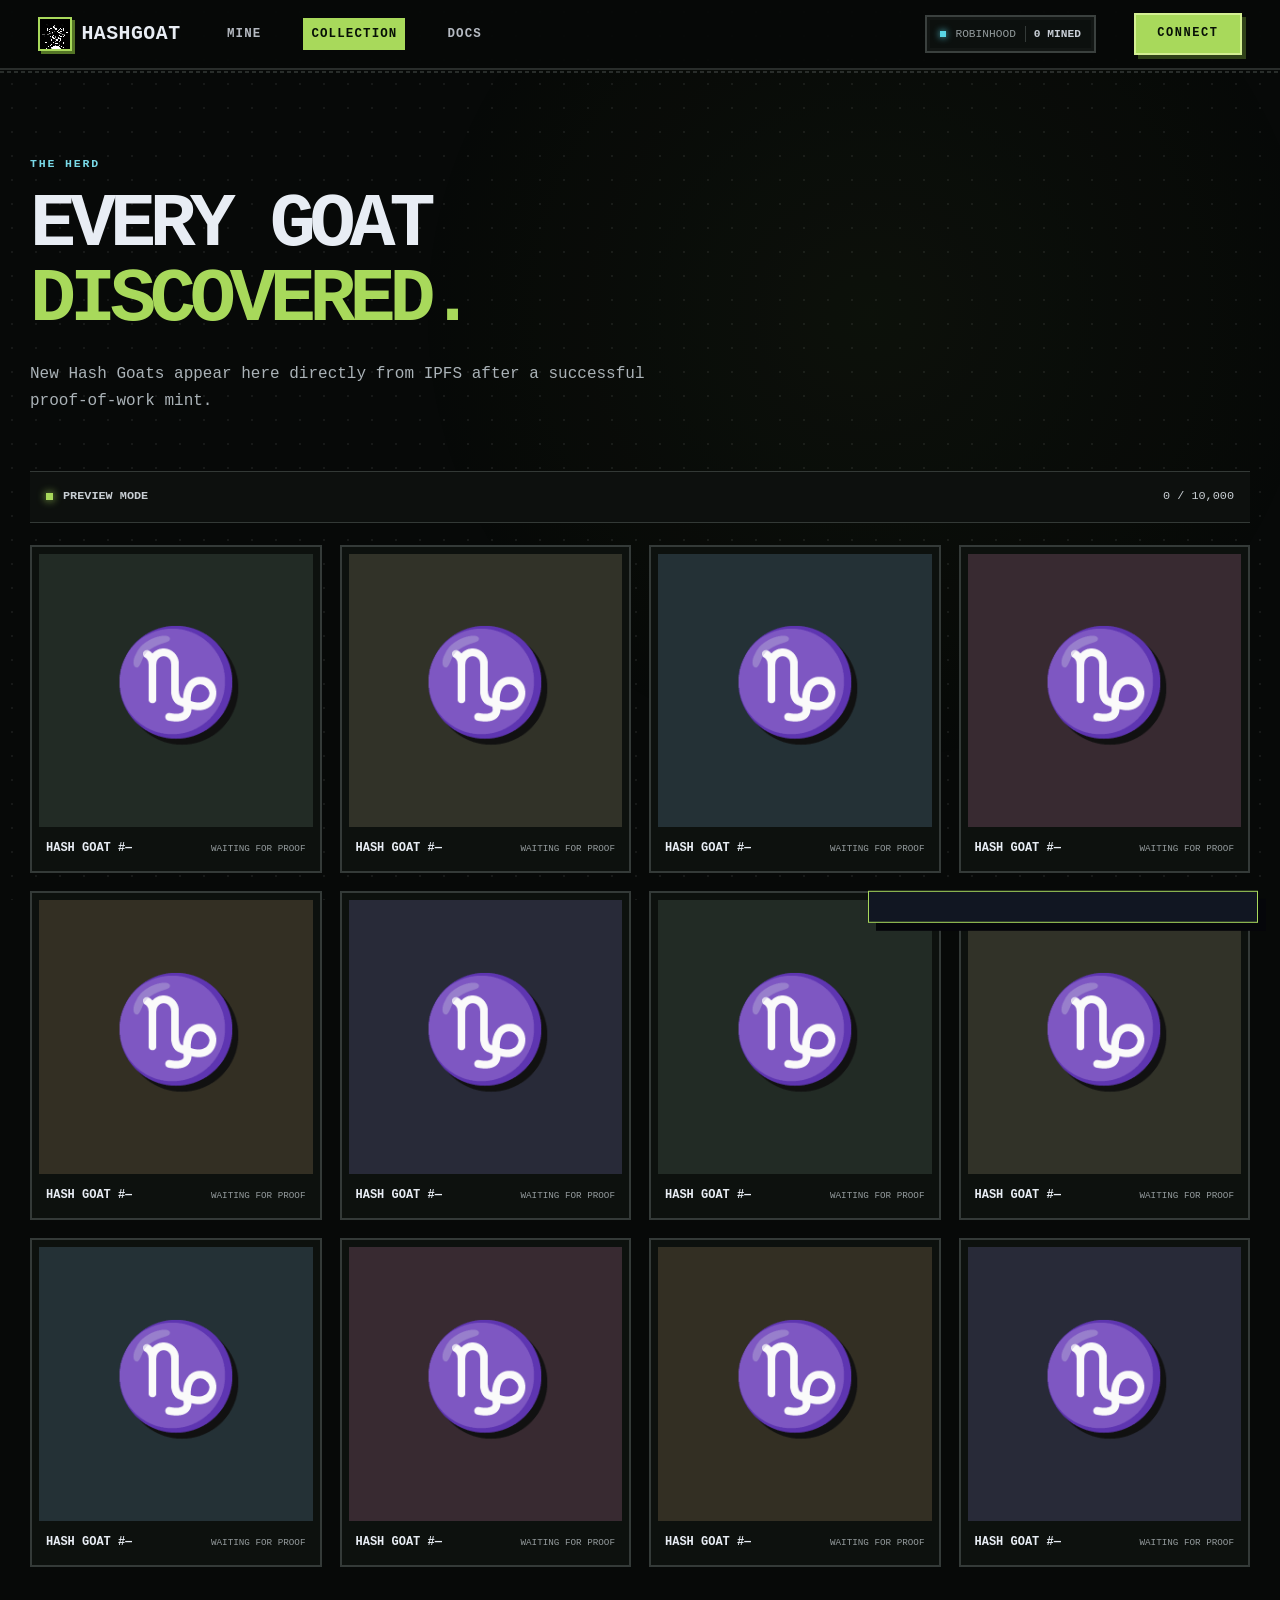
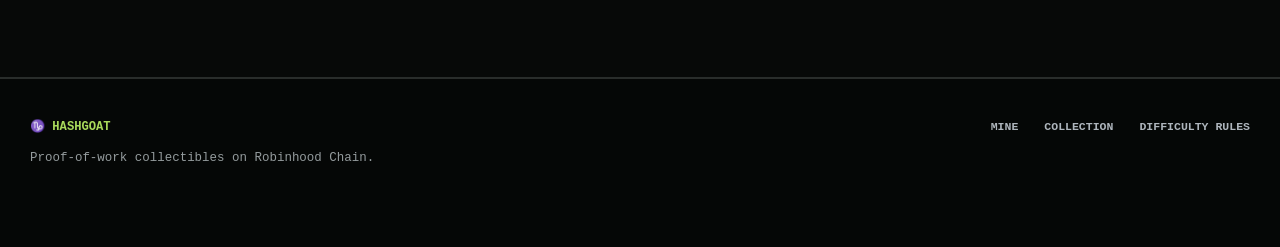
==== collection.html @ 2114239b "Add files via upload" ====
<!doctype html>
<html lang="en">
  <head>
    <meta charset="UTF-8" />
    <meta name="viewport" content="width=device-width, initial-scale=1.0" />
    <meta name="theme-color" content="#080a09" />
    <meta name="description" content="Browse every mined Hash Goat." />
    <title>Hash Goat — Collection</title>
    <link rel="stylesheet" href="./style.css?v=20260913-4" />
  </head>
  <body>
    <div class="pixel-grid" aria-hidden="true"></div>
    <header class="site-header">
      <a class="goat-brand" href="./index.html"><img class="brand-avatar" src="./hash-goat-character.jpeg" alt="" /><strong>HASHGOAT</strong></a>
      <nav class="site-nav"><a href="./mine.html">MINE</a><a class="active" href="./collection.html">COLLECTION</a><a href="./docs.html">DOCS</a></nav>
      <div class="chain-counter"><i></i><span>ROBINHOOD</span><b><span id="headerMined">0</span> MINED</b></div>
      <button class="connect-pixel" id="connectButton" type="button">CONNECT</button>
    </header>

    <main class="collection-main">
      <header class="page-heading"><p>THE HERD</p><h1>EVERY GOAT<br /><em>DISCOVERED.</em></h1><span>New Hash Goats appear here directly from IPFS after a successful proof-of-work mint.</span></header>
      <div class="collection-toolbar"><div><i></i><strong id="collectionStatus">PREVIEW MODE</strong></div><span id="collectionCount">0 / 10,000</span></div>
      <section class="goat-grid" id="goatGrid" aria-live="polite"></section>
      <button class="pixel-button primary load-more" id="loadMore" type="button" hidden>LOAD MORE</button>
    </main>

    <footer class="site-footer"><div><strong>♑ HASHGOAT</strong><p>Proof-of-work collectibles on Robinhood Chain.</p></div><div><a href="./mine.html">MINE</a><a href="./collection.html">COLLECTION</a><a href="./docs.html">DIFFICULTY RULES</a></div></footer>
    <div class="toast" id="toast" role="status"></div>
    <script src="./config.js"></script>
    <script type="module" src="./wallet-appkit.js"></script>
    <script type="module" src="./collection.js?v=20260913-4"></script>
  </body>
</html>
---- style.css ----
:root {
  color-scheme: dark;
  --bg: #070908;
  --panel: #101410;
  --panel-2: #171d18;
  --ink: #e8edf4;
  --muted: #949b9d;
  --line: #343a38;
  --purple: #a8d95b;
  --purple-dark: #547526;
  --gold: #f3bd52;
  --green: #a8d95b;
  --red: #ef4444;
  --shadow: 8px 8px 0 #05060a;
}

* { box-sizing: border-box; }
[hidden] { display: none !important; }

html { scroll-behavior: smooth; }

body {
  margin: 0;
  min-width: 320px;
  background: var(--bg);
  color: var(--ink);
  font-family: "Courier New", ui-monospace, monospace;
  font-size: 16px;
  line-height: 1.45;
}

button, a { font: inherit; }
button { color: inherit; }

.noise {
  position: fixed;
  inset: 0;
  pointer-events: none;
  opacity: .16;
  z-index: 20;
  background-image: repeating-linear-gradient(0deg, transparent 0 3px, rgba(255,255,255,.025) 3px 4px);
}

.topbar {
  min-height: 76px;
  padding: 0 clamp(20px, 4vw, 68px);
  border-bottom: 2px solid var(--line);
  display: grid;
  grid-template-columns: 1fr auto 1fr;
  align-items: center;
  gap: 24px;
  position: sticky;
  top: 0;
  z-index: 10;
  background: rgba(9, 11, 18, .94);
  backdrop-filter: blur(12px);
}

.brand {
  color: var(--ink);
  text-decoration: none;
  display: inline-flex;
  align-items: center;
  gap: 11px;
  font-weight: 900;
  letter-spacing: .07em;
}

.brand-mark {
  width: 34px;
  height: 34px;
  display: grid;
  place-items: center;
  color: #090b12;
  background: var(--purple);
  box-shadow: 4px 4px 0 var(--purple-dark);
  font-size: 23px;
}

.brand-avatar {
  width: 34px;
  height: 34px;
  flex: 0 0 auto;
  display: block;
  border: 2px solid var(--purple);
  background: #050705;
  box-shadow: 3px 3px 0 var(--purple-dark);
  object-fit: cover;
  image-rendering: pixelated;
}

nav { display: flex; gap: 32px; }
nav a { color: var(--muted); text-decoration: none; font-size: .88rem; font-weight: 700; }
nav a:hover, nav a:focus-visible { color: var(--purple); }

.wallet-button, .mine-button {
  border: 0;
  cursor: pointer;
  font-weight: 900;
  letter-spacing: .045em;
  background: var(--purple);
  color: #090b12;
  box-shadow: 5px 5px 0 var(--purple-dark);
  transition: transform .12s ease, box-shadow .12s ease;
}
.wallet-button { justify-self: end; padding: 12px 18px; }
.wallet-button:hover, .mine-button:hover { transform: translate(2px, 2px); box-shadow: 3px 3px 0 var(--purple-dark); }
.wallet-button:disabled, .mine-button:disabled { cursor: not-allowed; filter: grayscale(.8); opacity: .55; }

main { width: min(1180px, calc(100% - 36px)); margin: 0 auto; }

.ticker {
  min-height: 54px;
  display: flex;
  align-items: center;
  justify-content: space-between;
  gap: 24px;
  color: var(--muted);
  border-bottom: 1px solid var(--line);
  font-size: .84rem;
  letter-spacing: .045em;
}
.ticker strong { color: var(--ink); }
.activation-note { margin: 18px 0 0; padding: 12px 14px; border: 1px solid rgba(39,224,193,.22); background: rgba(39,224,193,.06); color: var(--muted); font-size: .78rem; letter-spacing: .04em; }
.status-dot { display: inline-block; width: 8px; height: 8px; margin-right: 9px; background: var(--green); box-shadow: 0 0 12px var(--green); }

.miner-shell {
  margin: 34px 0 24px;
  border: 2px solid var(--purple);
  box-shadow: var(--shadow);
  background: var(--panel);
}

.section-label {
  min-height: 36px;
  padding: 0 14px;
  display: flex;
  align-items: center;
  justify-content: space-between;
  background: var(--purple);
  color: #090b12;
  font-size: .82rem;
  font-weight: 900;
  letter-spacing: .06em;
}

.miner-grid {
  display: grid;
  grid-template-columns: minmax(280px, .8fr) minmax(420px, 1.6fr);
  gap: 22px;
  padding: 22px;
}

.portrait-panel { border: 1px solid var(--line); background: #0a0e16; padding: 12px; }
.portrait-frame { border: 6px solid #252d3a; outline: 2px solid var(--purple); aspect-ratio: 1; overflow: hidden; background: #090b12; }
.portrait-frame svg { display: block; width: 100%; height: 100%; }
.portrait-frame.searching svg { animation: signal 1.1s steps(2, end) infinite; }
@keyframes signal { 50% { filter: hue-rotate(28deg) brightness(1.08); transform: translateX(1px); } }

.portrait-caption { display: flex; justify-content: space-between; gap: 12px; padding-top: 13px; font-size: .78rem; color: var(--muted); }
.portrait-caption strong { color: var(--gold); }

.console-panel { min-width: 0; display: flex; flex-direction: column; gap: 23px; }
.label-row { display: flex; justify-content: space-between; gap: 16px; margin-bottom: 9px; color: var(--muted); font-size: .78rem; font-weight: 700; }
.label-row span:last-child { color: var(--gold); }

.bit-meter, .target-meter { display: grid; grid-template-columns: repeat(40, 1fr); gap: 2px; min-height: 13px; }
.bit-meter i, .target-meter i { display: block; background: #283040; min-width: 2px; }
.bit-meter i.on { background: var(--gold); box-shadow: 0 0 6px rgba(214,181,69,.35); }
.target-meter i.on { background: var(--purple); }

code {
  display: block;
  margin-top: 10px;
  color: #b6c0d1;
  white-space: nowrap;
  overflow: hidden;
  text-overflow: ellipsis;
  font-size: .78rem;
}

.metrics {
  display: grid;
  grid-template-columns: repeat(4, 1fr);
  border-block: 1px solid var(--line);
}
.metrics div { padding: 18px 14px; border-right: 1px solid var(--line); }
.metrics div:last-child { border-right: 0; }
.metrics span, .micro-label { display: block; margin-bottom: 8px; color: var(--muted); font-size: .7rem; font-weight: 700; letter-spacing: .055em; }
.metrics strong { display: block; color: var(--green); font-size: clamp(.9rem, 1.6vw, 1.12rem); white-space: nowrap; }

.machine-row { display: grid; grid-template-columns: auto minmax(130px, 1fr) auto auto; gap: 20px; align-items: end; }
.gpu-pill { display: inline-block; padding: 8px 18px; background: var(--purple); color: #090b12; }
.gpu-name strong { display: block; max-width: 260px; overflow: hidden; white-space: nowrap; text-overflow: ellipsis; color: #cbd5e1; font-size: .87rem; }
.mode-buttons { display: flex; border: 1px solid var(--line); background: #090d15; }
.mode-button { border: 0; padding: 8px 10px; cursor: pointer; background: transparent; color: var(--muted); font-size: .7rem; font-weight: 900; }
.mode-button + .mode-button { border-left: 1px solid var(--line); }
.mode-button.active { background: var(--gold); color: #090b12; }
.mode-button:focus-visible { outline: 2px solid var(--purple); outline-offset: 2px; }
.mine-button { min-width: 156px; padding: 15px 20px; }
.mine-button.stop { color: white; background: #9f2938; box-shadow: 5px 5px 0 #551720; }

.terminal-log { margin-top: auto; min-height: 47px; padding: 12px 14px; border-left: 3px solid var(--purple); background: #090d15; color: #aab4c4; font-size: .78rem; }
.terminal-log span { color: var(--purple); font-weight: 900; }

.stats-strip {
  display: grid;
  grid-template-columns: repeat(4, 1fr);
  margin: 36px 0 86px;
  border: 1px solid var(--line);
  background: var(--panel);
}
.stats-strip div { padding: 20px; border-right: 1px solid var(--line); }
.stats-strip div:last-child { border-right: 0; }
.stats-strip span { display: block; margin-bottom: 7px; color: var(--muted); font-size: .72rem; }
.stats-strip strong { color: var(--gold); font-size: .95rem; }

.protocol { display: grid; grid-template-columns: 1.2fr 1fr; gap: 72px; padding: 0 0 100px; align-items: start; }
.eyebrow { color: var(--purple); font-weight: 900; letter-spacing: .1em; font-size: .78rem; }
h1 { margin: 16px 0 0; font-family: Arial Black, Impact, sans-serif; font-size: clamp(2.4rem, 6vw, 5.3rem); line-height: .96; letter-spacing: -.05em; }
h1 span { color: transparent; -webkit-text-stroke: 2px var(--purple); }
.protocol-copy { padding-top: 36px; color: #b3bdcc; font-family: Arial, sans-serif; font-size: 1.05rem; line-height: 1.75; }

footer { min-height: 84px; padding: 0 clamp(20px, 4vw, 68px); display: flex; align-items: center; justify-content: space-between; gap: 24px; border-top: 1px solid var(--line); color: var(--muted); font-size: .76rem; }

.toast { position: fixed; right: 22px; bottom: 22px; z-index: 30; width: min(390px, calc(100% - 44px)); padding: 15px 17px; border: 1px solid var(--purple); background: #111622; box-shadow: var(--shadow); transform: translateY(140%); transition: transform .2s ease; font-size: .85rem; }
.toast.show { transform: translateY(0); }
.toast.error { border-color: var(--red); }

.docs-main { padding: 72px 0 110px; }
.docs-heading { max-width: 780px; padding-bottom: 64px; border-bottom: 1px solid var(--line); }
.docs-heading h1 { margin-top: 14px; }
.docs-intro { max-width: 650px; margin: 28px 0 0; color: #b3bdcc; font-family: Arial, sans-serif; font-size: 1.08rem; line-height: 1.7; }
.docs-layout { display: grid; grid-template-columns: 205px 1fr; gap: 70px; padding-top: 54px; }
.docs-index { position: sticky; top: 112px; align-self: start; display: grid; gap: 13px; font-size: .76rem; }
.docs-index span { color: var(--purple); font-weight: 900; margin-bottom: 7px; }
.docs-index a { color: var(--muted); text-decoration: none; }
.docs-index a:hover { color: var(--ink); }
.docs-content { max-width: 760px; }
.docs-section { padding: 0 0 72px; margin-bottom: 72px; border-bottom: 1px solid var(--line); scroll-margin-top: 110px; }
.docs-section:last-child { border-bottom: 0; }
.docs-number { margin: 0 0 8px; color: var(--gold); font-size: .78rem; font-weight: 900; }
.docs-section h2 { margin: 0 0 18px; font-family: Arial Black, Impact, sans-serif; font-size: clamp(2rem, 4vw, 3.4rem); letter-spacing: -.045em; }
.docs-section p:not(.docs-number) { margin: 0; color: #b3bdcc; font-family: Arial, sans-serif; font-size: 1.04rem; line-height: 1.75; }
.docs-facts { display: grid; grid-template-columns: repeat(4, 1fr); margin-top: 30px; border: 1px solid var(--line); background: var(--panel); }
.docs-facts div { padding: 16px; border-right: 1px solid var(--line); }
.docs-facts div:last-child { border-right: 0; }
.docs-facts span { display: block; color: var(--muted); font-size: .68rem; margin-bottom: 8px; }
.docs-facts strong { color: var(--gold); font-size: .86rem; }
.docs-steps { display: grid; gap: 0; padding: 0; margin: 28px 0 30px; list-style: none; counter-reset: docs-step; }
.docs-steps li { display: grid; grid-template-columns: 110px 1fr; gap: 20px; padding: 17px 0; border-top: 1px solid var(--line); counter-increment: docs-step; }
.docs-steps li::before { content: "0" counter(docs-step); color: var(--purple); font-weight: 900; grid-column: 1; grid-row: 1 / span 2; }
.docs-steps strong { grid-column: 2; color: var(--ink); }
.docs-steps span { grid-column: 2; color: var(--muted); font-family: Arial, sans-serif; }
.docs-callout { display: grid; gap: 7px; margin-top: 24px; padding: 18px 20px; border-left: 3px solid var(--purple); background: rgba(39,224,193,.07); }
.docs-callout strong { color: var(--purple); font-size: .85rem; }
.docs-callout span { color: #b3bdcc; font-family: Arial, sans-serif; }
.docs-callout a { color: var(--purple); }
.code-panel { display: grid; gap: 11px; margin-top: 27px; padding: 20px; border: 1px solid var(--line); background: #070b11; }
.code-panel span { color: var(--muted); font-size: .7rem; }
.code-panel code { margin: 0; color: var(--green); font-size: 1rem; }
.code-panel small { color: var(--muted); font-family: Arial, sans-serif; font-size: .88rem; }
.trait-line { display: flex; flex-wrap: wrap; gap: 9px; margin-top: 26px; }
.trait-line span { padding: 9px 12px; border: 1px solid var(--line); color: var(--gold); font-size: .72rem; }
.docs-section details { border-top: 1px solid var(--line); padding: 19px 0; }
.docs-section summary { cursor: pointer; color: var(--ink); font-weight: 900; }
.docs-section details p { padding-top: 13px; font-size: .96rem !important; }
.docs-contract { justify-self: end; text-decoration: none; padding: 12px 18px; font-size: .82rem; }
.epoch-table-wrap { margin-top: 28px; overflow-x: auto; border: 1px solid var(--line); background: #070b11; }
.epoch-table { width: 100%; border-collapse: collapse; font-size: .86rem; }
.epoch-table th,
.epoch-table td { padding: 13px 16px; border-bottom: 1px solid var(--line); text-align: left; white-space: nowrap; }
.epoch-table thead th { color: #090b12; background: var(--purple); font-size: .72rem; letter-spacing: .06em; }
.epoch-table tbody td:first-child { color: var(--muted); }
.epoch-table tbody td:last-child { color: var(--gold); font-weight: 900; }
.epoch-table tbody tr:hover { background: rgba(39,224,193,.055); }
.epoch-table tfoot th,
.epoch-table tfoot td { border-bottom: 0; color: var(--green); background: rgba(157,255,0,.06); font-weight: 900; }

/* Staking terminal */
.stake-page {
  background:
    radial-gradient(circle at 50% 0, rgba(39,224,193,.08), transparent 34rem),
    var(--bg);
}

.stake-main { padding-bottom: 92px; }

.stake-page .ticker { margin-bottom: 22px; }
.status-dot.paused { background: var(--gold); box-shadow: 0 0 12px rgba(255,176,0,.7); }

.reward-rail {
  display: flex;
  flex-wrap: wrap;
  justify-content: center;
  gap: 8px;
  margin-bottom: 24px;
}
.reward-rail span {
  padding: 8px 12px;
  border: 1px solid var(--line);
  background: #0c111a;
  color: var(--muted);
  font-size: .75rem;
  font-weight: 900;
}
.reward-rail span:first-child,
.reward-rail span:nth-child(3),
.reward-rail span:nth-child(6) { color: var(--green); border-color: rgba(157,255,0,.28); }

.staking-shell,
.rewards-shell {
  border: 2px solid var(--purple);
  background: linear-gradient(145deg, rgba(21,27,40,.97), rgba(9,13,21,.98));
  box-shadow: var(--shadow);
}

.stake-summary {
  display: grid;
  grid-template-columns: repeat(4, 1fr);
  border-bottom: 1px solid var(--line);
}
.stake-summary div { padding: 20px; border-right: 1px solid var(--line); }
.stake-summary div:last-child { border-right: 0; }
.stake-summary span,
.selected-counter span {
  display: block;
  margin-bottom: 7px;
  color: var(--muted);
  font-size: .72rem;
  font-weight: 700;
  letter-spacing: .06em;
}
.stake-summary strong { color: var(--gold); font-size: 1.08rem; }
.staking-shell > .activation-note { margin: 18px 20px 0; }

.stake-workspace {
  display: grid;
  grid-template-columns: minmax(0, 1fr) 230px minmax(0, 1fr);
  gap: 16px;
  padding: 20px;
  align-items: stretch;
}

.asset-panel {
  min-width: 0;
  min-height: 360px;
  padding: 18px;
  border: 1px solid var(--line);
  background: rgba(5,8,13,.72);
}
.panel-heading,
.rewards-heading {
  display: flex;
  align-items: center;
  justify-content: space-between;
  gap: 18px;
}
.panel-kicker {
  display: block;
  color: var(--purple);
  font-size: .7rem;
  font-weight: 900;
  letter-spacing: .1em;
}
.stake-page .panel-heading h1 {
  margin: 5px 0 0;
  font-size: clamp(1.6rem, 3vw, 2.45rem);
  line-height: 1;
  letter-spacing: -.035em;
}

.text-button,
.action-button,
.mini-claim {
  border: 1px solid var(--line);
  cursor: pointer;
  background: #111824;
  color: var(--ink);
  font-weight: 900;
  letter-spacing: .035em;
}
.text-button { padding: 8px 10px; color: var(--purple); font-size: .7rem; }
.text-button:hover:not(:disabled),
.mini-claim:hover:not(:disabled) { border-color: var(--purple); }
.text-button.danger { color: #ff7a86; }

.broker-grid {
  display: grid;
  gap: 10px;
  max-height: 430px;
  margin-top: 18px;
  overflow-y: auto;
  scrollbar-color: var(--purple-dark) #090d15;
}
.broker-card {
  display: grid;
  grid-template-columns: auto 42px 1fr;
  align-items: center;
  gap: 11px;
  padding: 11px;
  border: 1px solid var(--line);
  background: #0e1420;
  cursor: pointer;
  transition: border-color .15s ease, background .15s ease, transform .15s ease;
}
.broker-card:hover { border-color: rgba(39,224,193,.55); transform: translateY(-1px); }
.broker-card.selected { border-color: var(--purple); background: rgba(39,224,193,.08); }
.broker-card input { accent-color: var(--purple); width: 17px; height: 17px; }
.broker-card-icon {
  width: 42px;
  height: 42px;
  display: grid;
  place-items: center;
  background: var(--purple);
  color: #06100f;
  font-size: 1.35rem;
  font-weight: 900;
  box-shadow: 3px 3px 0 var(--purple-dark);
}
.broker-card-copy { min-width: 0; }
.broker-card-copy strong,
.broker-card-copy small { display: block; overflow: hidden; text-overflow: ellipsis; white-space: nowrap; }
.broker-card-copy strong { font-size: .82rem; }
.broker-card-copy small { margin-top: 4px; color: var(--muted); font-size: .65rem; }
.empty-state { margin: 0; padding: 42px 18px; border: 1px dashed var(--line); color: var(--muted); text-align: center; font-family: Arial, sans-serif; }

.stake-actions {
  display: flex;
  flex-direction: column;
  justify-content: center;
  gap: 12px;
  padding: 18px;
  border: 1px solid var(--line);
  background: #080c13;
}
.selected-counter {
  display: flex;
  justify-content: space-between;
  align-items: end;
  padding: 12px 0;
  border-bottom: 1px solid var(--line);
}
.selected-counter span { margin: 0; }
.selected-counter strong { color: var(--gold); font-size: 1.4rem; }
.action-button { min-height: 46px; padding: 12px 15px; background: var(--purple); color: #06100f; border-color: var(--purple); box-shadow: 4px 4px 0 var(--purple-dark); }
.action-button.secondary { background: #161e2b; color: var(--ink); border-color: #364154; box-shadow: none; }
.action-button:hover:not(:disabled) { transform: translate(1px, 1px); box-shadow: 2px 2px 0 var(--purple-dark); }
.action-button:disabled,
.text-button:disabled,
.mini-claim:disabled { cursor: not-allowed; opacity: .38; filter: grayscale(.8); }
.action-divider { height: 1px; margin: 5px 0; background: var(--line); }
.staking-shell > .terminal-log { margin: 0 20px 20px; }

.rewards-shell { margin-top: 30px; padding: 22px; border-color: var(--line); }
.rewards-heading { margin-bottom: 20px; }
.rewards-heading .eyebrow { margin: 0 0 7px; }
.rewards-heading h2 { margin: 0; font-family: Arial Black, Impact, sans-serif; font-size: clamp(1.75rem, 4vw, 3rem); letter-spacing: -.04em; }
.claim-button { min-width: 154px; }
.reward-grid { display: grid; grid-template-columns: repeat(4, minmax(0, 1fr)); gap: 12px; }
.reward-card {
  position: relative;
  min-width: 0;
  padding: 16px;
  border: 1px solid var(--line);
  border-top: 3px solid var(--token-color);
  background: #0a0f17;
  overflow: hidden;
}
.reward-card::after {
  content: "";
  position: absolute;
  width: 82px;
  height: 82px;
  right: -35px;
  top: -35px;
  background: var(--token-color);
  opacity: .06;
  transform: rotate(45deg);
}
.reward-card-header { display: flex; justify-content: space-between; gap: 8px; align-items: center; }
.reward-card-header strong { color: var(--token-color); font-size: .9rem; }
.reward-card-header span { color: var(--muted); font-size: .62rem; }
.reward-card-header .pool-active { color: var(--green); }
.reward-amount { margin: 22px 0 5px; color: var(--ink); font-size: 1.45rem; font-weight: 900; overflow-wrap: anywhere; }
.reward-rate,
.reward-reserve { margin: 6px 0; color: var(--muted); font-size: .64rem; }
.mini-claim { width: 100%; margin-top: 14px; padding: 9px 10px; font-size: .7rem; }
.pool-note { margin: 18px 0 0; color: var(--muted); font-family: Arial, sans-serif; font-size: .88rem; line-height: 1.55; }

.staking-rules { display: grid; grid-template-columns: repeat(3, 1fr); gap: 14px; margin-top: 30px; }
.staking-rules article { padding: 22px; border: 1px solid var(--line); background: var(--panel); }
.staking-rules article > span { color: var(--gold); font-size: .75rem; font-weight: 900; }
.staking-rules h3 { margin: 14px 0 8px; color: var(--purple); font-size: 1rem; }
.staking-rules p { margin: 0; color: var(--muted); font-family: Arial, sans-serif; line-height: 1.55; }

@media (max-width: 860px) {
  .topbar { grid-template-columns: 1fr auto; min-height: 68px; }
  nav { display: none; }
  .miner-grid { grid-template-columns: 1fr; }
  .portrait-panel { max-width: 430px; width: 100%; margin: 0 auto; }
  .metrics { grid-template-columns: repeat(2, 1fr); }
  .metrics div:nth-child(2) { border-right: 0; }
  .metrics div:nth-child(-n+2) { border-bottom: 1px solid var(--line); }
  .stats-strip { grid-template-columns: repeat(2, 1fr); }
  .stats-strip div:nth-child(2) { border-right: 0; }
  .stats-strip div:nth-child(-n+2) { border-bottom: 1px solid var(--line); }
  .protocol { grid-template-columns: 1fr; gap: 20px; }
  .protocol-copy { padding-top: 0; }
  .docs-layout { grid-template-columns: 1fr; gap: 34px; }
  .docs-index { position: static; grid-template-columns: repeat(3, 1fr); gap: 12px; }
  .docs-index span { grid-column: 1 / -1; }
  .stake-summary { grid-template-columns: repeat(2, 1fr); }
  .stake-summary div:nth-child(2) { border-right: 0; }
  .stake-summary div:nth-child(-n+2) { border-bottom: 1px solid var(--line); }
  .stake-workspace { grid-template-columns: 1fr; }
  .stake-actions { order: 2; display: grid; grid-template-columns: repeat(2, 1fr); }
  .stake-actions .action-divider { grid-column: 1 / -1; }
  .asset-panel:last-child { order: 3; }
  .reward-grid { grid-template-columns: repeat(2, minmax(0, 1fr)); }
}

@media (max-width: 560px) {
  body { font-size: 15px; }
  main { width: min(100% - 20px, 1180px); }
  .topbar { padding: 0 12px; gap: 10px; }
  .brand { font-size: .88rem; }
  .brand-mark { width: 30px; height: 30px; }
  .wallet-button { padding: 10px 11px; font-size: .72rem; }
  .ticker { overflow-x: auto; white-space: nowrap; font-size: .72rem; }
  .miner-shell { margin-top: 18px; box-shadow: 4px 4px 0 #05060a; }
  .miner-grid { padding: 12px; gap: 16px; }
  .metrics div { padding: 14px 10px; }
  .machine-row { grid-template-columns: 1fr 1fr; gap: 15px; }
  .gpu-name { text-align: right; }
  .mine-button { grid-column: 1 / -1; width: 100%; }
  .stats-strip { margin-bottom: 60px; }
  .stats-strip div { padding: 14px 10px; }
  footer { flex-direction: column; justify-content: center; text-align: center; }
  .docs-main { padding-top: 42px; }
  .docs-heading { padding-bottom: 42px; }
  .docs-facts { grid-template-columns: repeat(2, 1fr); }
  .docs-facts div:nth-child(2) { border-right: 0; }
  .docs-facts div:nth-child(-n+2) { border-bottom: 1px solid var(--line); }
  .docs-index { grid-template-columns: repeat(2, 1fr); }
  .docs-steps li { grid-template-columns: 60px 1fr; gap: 10px; }
  .stake-main { padding-bottom: 58px; }
  .stake-page .ticker { margin-bottom: 14px; }
  .reward-rail { justify-content: flex-start; flex-wrap: nowrap; overflow-x: auto; padding-bottom: 5px; }
  .reward-rail span { flex: 0 0 auto; }
  .stake-summary div { padding: 15px 12px; }
  .staking-shell > .activation-note { margin: 12px 12px 0; }
  .stake-workspace { padding: 12px; gap: 12px; }
  .asset-panel { min-height: 280px; padding: 14px; }
  .stake-actions { grid-template-columns: 1fr; padding: 14px; }
  .stake-actions .action-divider { grid-column: auto; }
  .staking-shell > .terminal-log { margin: 0 12px 12px; }
  .rewards-shell { padding: 15px; }
  .rewards-heading { align-items: flex-end; }
  .claim-button { min-width: 118px; }
  .reward-grid { grid-template-columns: 1fr; }
  .staking-rules { grid-template-columns: 1fr; }
}

@media (prefers-reduced-motion: reduce) {
  html { scroll-behavior: auto; }
  *, *::before, *::after { animation-duration: .01ms !important; transition-duration: .01ms !important; }
}

/* Hash Goat public site */
.pixel-grid {
  position: fixed;
  inset: 0;
  z-index: -1;
  pointer-events: none;
  background:
    radial-gradient(circle at 68% 35%, rgba(168,217,91,.055), transparent 31rem),
    radial-gradient(circle, rgba(255,255,255,.09) 1px, transparent 1px);
  background-size: auto, 24px 24px;
  opacity: .75;
}

.site-header {
  min-height: 70px;
  padding: 0 clamp(22px, 3vw, 46px);
  display: grid;
  grid-template-columns: auto 1fr auto auto;
  align-items: center;
  gap: clamp(18px, 3vw, 42px);
  border-bottom: 2px solid #292d2b;
  background: rgba(7,9,8,.96);
  position: sticky;
  top: 0;
  z-index: 20;
}
.site-header::after,
.topbar::after {
  content: "";
  position: absolute;
  left: 0;
  right: 0;
  bottom: -5px;
  height: 2px;
  background: repeating-linear-gradient(90deg,#3b403e 0 4px,transparent 4px 7px);
  opacity: .65;
}
.goat-brand,
.site-nav a,
.site-footer a { text-decoration: none; }
.goat-brand { display: inline-flex; align-items: center; gap: 9px; color: var(--ink); font-size: 1.24rem; letter-spacing: .025em; }
.goat-logo { width: 31px; height: 31px; display: grid; place-items: center; background: var(--purple); color: #071006; box-shadow: 3px 3px 0 var(--purple-dark); font-size: 1.28rem; font-weight: 900; }
.site-nav { display: flex; align-items: center; gap: clamp(18px, 3vw, 34px); }
.site-nav a { padding: 7px 8px; color: #b5bac2; font-size: .78rem; font-weight: 900; letter-spacing: .09em; }
.site-nav a:hover,
.site-nav a.active { color: #071006; background: var(--purple); }
.chain-counter { min-height: 38px; padding: 0 13px; display: flex; align-items: center; gap: 9px; border: 2px solid #3a403e; box-shadow: inset 0 0 0 3px #121614; color: #929a9c; background: #0c100e; font-size: .7rem; white-space: nowrap; }
.chain-counter i { width: 6px; height: 6px; display: block; background: #58d5e5; box-shadow: 0 0 7px #58d5e5; }
.chain-counter b { padding-left: 8px; border-left: 1px solid #343a38; color: #c9cfd7; }
.connect-pixel { min-height: 42px; padding: 0 21px; display: grid; place-items: center; border: 2px solid #d4ef93; background: var(--purple); color: #071006; box-shadow: 4px 4px 0 #304219; cursor: pointer; font-size: .75rem; font-weight: 900; letter-spacing: .13em; text-decoration: none; }
.connect-pixel:hover { transform: translate(2px,2px); box-shadow: 2px 2px 0 #304219; }

.landing-main { width: min(1290px,calc(100% - 60px)); min-height: calc(100vh - 70px); margin: 0 auto; padding: clamp(64px,9vh,116px) 0 72px; display: grid; grid-template-columns: 1.15fr .85fr; gap: clamp(58px,8vw,118px); align-items: center; }
.hero-copy { min-width: 0; }
.hero-kicker { margin: 0 0 18px; color: #79d9e7; font-size: .74rem; font-weight: 900; letter-spacing: .14em; }
.hero-copy h1,
.page-heading h1 { margin: 0; color: var(--ink); font-family: "Courier New",monospace; font-weight: 900; text-transform: uppercase; letter-spacing: -.08em; line-height: .98; }
.hero-copy h1 { font-size: clamp(3.15rem,6.4vw,6.25rem); }
.hero-copy h1 em,
.page-heading h1 em { color: var(--purple); font-style: normal; }
.hero-text { max-width: 610px; margin: 28px 0 0; color: #aeb5bc; font-size: clamp(.92rem,1.35vw,1.08rem); line-height: 1.75; }
.hero-actions { display: flex; flex-wrap: wrap; gap: 17px; margin-top: 32px; }
.pixel-button { min-height: 54px; padding: 0 28px; display: inline-flex; align-items: center; justify-content: center; gap: 12px; border: 2px solid #3b403e; color: var(--ink); text-decoration: none; cursor: pointer; font-weight: 900; font-size: .78rem; letter-spacing: .08em; }
.pixel-button.primary { color: #071006; border-color: #d1ed91; background: var(--purple); box-shadow: 5px 5px 0 #304219; }
.pixel-button.secondary { background: #111512; box-shadow: 5px 5px 0 #252a27; }
.pixel-button:hover { transform: translate(2px,2px); box-shadow: 2px 2px 0 #252a27; }
.supply-progress { margin-top: 36px; }
.progress-label { margin-bottom: 8px; display: flex; justify-content: space-between; gap: 20px; color: #c7cdd4; font-size: .75rem; letter-spacing: .06em; }
.progress-label span { color: #b4bac1; }
.pixel-progress { height: 13px; padding: 2px; border: 1px solid #3c433f; background: repeating-linear-gradient(90deg,#202522 0 8px,#070908 8px 11px); }
.pixel-progress i { width: 0; height: 100%; display: block; background: repeating-linear-gradient(90deg,var(--purple) 0 8px,#070908 8px 11px); transition: width .4s ease; }
.hero-stats { display: grid; grid-template-columns: repeat(4,1fr); gap: 18px; margin-top: 20px; }
.hero-stats div { min-width: 0; }
.hero-stats span { display: block; margin-bottom: 8px; color: #7f8888; font-size: .63rem; font-weight: 900; letter-spacing: .09em; }
.hero-stats strong { color: #d9dee4; font-size: .88rem; white-space: nowrap; }

.last-card { width: min(100%,490px); justify-self: end; border: 4px solid var(--purple); padding: 6px; background: #111512; box-shadow: 9px 9px 0 #020302; }
.card-bar { min-height: 37px; padding: 0 12px; display: flex; align-items: center; justify-content: space-between; color: #071006; background: var(--purple); font-size: .72rem; letter-spacing: .08em; }
.goat-art-wrap { aspect-ratio: 1; margin: 10px; overflow: hidden; background: #26322a; }
.goat-art-wrap img,
.goat-art-wrap svg { display: block; width: 100%; height: 100%; object-fit: cover; image-rendering: pixelated; }
.trait-ticks { height: 15px; margin: 0 10px 9px; display: grid; grid-template-columns: repeat(12,1fr); gap: 3px; }
.trait-ticks i:nth-child(4n+1) { background:#58d5e5; }.trait-ticks i:nth-child(4n+2) { background:#f3bd52; }.trait-ticks i:nth-child(4n+3) { background:#d26a8c; }.trait-ticks i:nth-child(4n) { background:#a8d95b; }
.last-meta { min-height: 48px; margin: 0 10px; padding: 0 3px; display: flex; justify-content: space-between; align-items: center; border-top: 1px solid #38403b; }
.last-meta strong { font-size: .86rem; }
.last-meta span { color: var(--purple); font-size: .78rem; }
.rule-strip { width: min(1290px,calc(100% - 60px)); margin: 0 auto 96px; display: grid; grid-template-columns: repeat(3,1fr); border: 1px solid #333936; background:#0d100e; }
.rule-strip article { padding: 24px; display:grid; grid-template-columns:auto 1fr; gap:6px 15px; border-right:1px solid #333936; }
.rule-strip article:last-child { border-right:0; }.rule-strip span { grid-row:1/3; color:var(--gold); font-weight:900; }.rule-strip strong { color:var(--purple); letter-spacing:.08em; }.rule-strip p { margin:0; color:var(--muted); font-size:.75rem; }
.site-footer { min-height: 170px; padding: 40px max(30px,calc((100% - 1290px)/2)); display:flex; justify-content:space-between; align-items:flex-start; gap:40px; border-top:2px solid #292d2b; background:#050706; }
.site-footer strong { color:var(--purple); }.site-footer p { max-width:390px; color:var(--muted); font-size:.78rem; }.site-footer > div:last-child { display:flex; flex-wrap:wrap; gap:26px; }.site-footer a { color:#aeb5bc; font-size:.72rem; font-weight:900; }

/* Existing mining terminal restyled to match the landing page. */
.topbar { min-height:70px; background:rgba(7,9,8,.96); border-bottom-color:#292d2b; }
.topbar .brand-mark { background:var(--purple); color:#071006; box-shadow:3px 3px 0 var(--purple-dark); }
.topbar nav a.active { color:#071006; background:var(--purple); padding:7px 8px; }
.wallet-button,.mine-button { background:var(--purple); color:#071006; box-shadow:5px 5px 0 #304219; }
.miner-shell { border:4px solid var(--purple); padding:5px; background:#0d110e; box-shadow:9px 9px 0 #020302; }
.section-label { background:var(--purple); }
.portrait-frame { border-color:#303831; outline-color:var(--purple); }
.gpu-pill { background:var(--purple); }

/* Collection */
.collection-main,.docs-page { width:min(1290px,calc(100% - 60px)); margin:0 auto; padding:86px 0 110px; }
.page-heading { max-width:790px; }
.page-heading > p { margin:0 0 14px; color:#79d9e7; font-size:.72rem; font-weight:900; letter-spacing:.16em; }
.page-heading h1 { font-size:clamp(3rem,6vw,5.8rem); }
.page-heading > span { display:block; max-width:650px; margin-top:24px; color:#aab2b7; line-height:1.7; }
.collection-toolbar { min-height:52px; margin:55px 0 22px; padding:0 16px; display:flex; align-items:center; justify-content:space-between; border-block:1px solid #333936; background:#0d100e; color:#c8ced3; font-size:.74rem; }
.collection-toolbar div { display:flex; align-items:center; gap:10px; }.collection-toolbar i { width:7px; height:7px; background:var(--purple); box-shadow:0 0 8px var(--purple); }
.goat-grid { display:grid; grid-template-columns:repeat(4,minmax(0,1fr)); gap:18px; }
.goat-card { min-width:0; border:2px solid #343a38; padding:7px; background:#0d110e; transition:transform .15s ease,border-color .15s ease; }
.goat-card:hover { transform:translateY(-3px); border-color:var(--purple); }
.goat-card > img,.preview-goat,.card-loader { width:100%; aspect-ratio:1; display:grid; place-items:center; object-fit:cover; image-rendering:pixelated; background:#222b25; }
.goat-card > div:last-child { padding:13px 7px 7px; display:flex; justify-content:space-between; gap:10px; align-items:center; }
.goat-card strong { overflow:hidden; text-overflow:ellipsis; white-space:nowrap; font-size:.75rem; }.goat-card div:last-child span { color:var(--muted); font-size:.58rem; white-space:nowrap; }
.preview-goat span { color:var(--purple); font-size:clamp(4rem,8vw,7rem); text-shadow:6px 6px 0 #111; }.tone-1{background:#313228}.tone-2{background:#243136}.tone-3{background:#382a31}.tone-4{background:#332f23}.tone-5{background:#282a38}
.card-loader { background:repeating-linear-gradient(135deg,#171c18 0 12px,#101411 12px 24px); animation:loader 1s steps(2,end) infinite; }@keyframes loader{50%{filter:brightness(1.35)}}
.load-more { margin:35px auto 0; }

/* Docs */
.docs-grid { display:grid; grid-template-columns:190px 1fr; gap:80px; margin-top:75px; }
.docs-grid > aside { position:sticky; top:110px; align-self:start; display:grid; gap:15px; }
.docs-grid > aside a { color:var(--muted); text-decoration:none; font-size:.69rem; font-weight:900; }.docs-grid > aside a:hover { color:var(--purple); }
.doc-section { padding:0 0 70px; margin:0 0 70px; border-bottom:1px solid #333936; scroll-margin-top:105px; }.doc-section:last-child{border:0}.doc-section>span{color:var(--gold);font-size:.72rem;font-weight:900}.doc-section h2{margin:8px 0 20px;font-size:clamp(2rem,4vw,3.7rem);letter-spacing:-.06em}.doc-section>p{max-width:790px;color:#adb5ba;line-height:1.75}.doc-section code{display:inline;margin:0;color:var(--purple);font-size:inherit}.fact-row,.difficulty-rules{display:grid;grid-template-columns:repeat(3,1fr);margin-top:28px;border:1px solid #343a38}.difficulty-rules{grid-template-columns:repeat(4,1fr)}.fact-row div,.difficulty-rules div{padding:18px;border-right:1px solid #343a38}.fact-row div:last-child,.difficulty-rules div:last-child{border:0}.fact-row small,.difficulty-rules small{display:block;margin-bottom:8px;color:var(--muted);font-size:.63rem}.fact-row strong,.difficulty-rules strong{color:var(--purple);font-size:.82rem}.doc-note{margin-top:20px!important;padding:17px;border-left:3px solid var(--gold);background:rgba(243,189,82,.06)}.price-samples{margin-top:28px;display:grid;gap:1px;background:#343a38;border:1px solid #343a38}.price-samples div{padding:15px 18px;display:flex;justify-content:space-between;gap:20px;background:#0d110e}.price-samples span{color:var(--muted)}.price-samples strong{color:var(--gold)}

@media(max-width:980px){
  .site-header{grid-template-columns:auto 1fr auto}.site-nav{display:none}.chain-counter{justify-self:end}.landing-main{grid-template-columns:1fr;gap:55px}.last-card{justify-self:center;width:min(100%,560px)}.hero-copy{max-width:800px}.goat-grid{grid-template-columns:repeat(3,minmax(0,1fr))}.docs-grid{grid-template-columns:1fr;gap:35px}.docs-grid>aside{position:static;display:flex;flex-wrap:wrap}.difficulty-rules{grid-template-columns:repeat(2,1fr)}.difficulty-rules div:nth-child(2){border-right:0}.difficulty-rules div:nth-child(-n+2){border-bottom:1px solid #343a38}
}
@media(max-width:680px){
  .site-header{min-height:64px;padding:0 12px;gap:10px}.goat-brand{font-size:.92rem}.goat-logo,.brand-avatar{width:29px;height:29px}.chain-counter{display:none}.connect-pixel{min-height:38px;padding:0 13px;font-size:.64rem}.landing-main,.collection-main,.docs-page,.rule-strip{width:min(100% - 24px,1290px)}.landing-main{padding:55px 0}.hero-copy h1{font-size:clamp(2.65rem,14vw,4.5rem)}.hero-text{font-size:.9rem}.hero-actions{display:grid}.pixel-button{width:100%}.hero-stats{grid-template-columns:repeat(2,1fr);gap:20px 12px}.last-card{border-width:3px;box-shadow:5px 5px 0 #020302}.rule-strip{grid-template-columns:1fr}.rule-strip article{border-right:0;border-bottom:1px solid #333936}.rule-strip article:last-child{border-bottom:0}.site-footer{padding:35px 18px;flex-direction:column}.goat-grid{grid-template-columns:repeat(2,minmax(0,1fr));gap:10px}.collection-main,.docs-page{padding-top:55px}.page-heading h1{font-size:clamp(2.5rem,13vw,4.2rem)}.fact-row{grid-template-columns:1fr}.fact-row div{border-right:0;border-bottom:1px solid #343a38}.fact-row div:last-child{border-bottom:0}.docs-grid>aside{display:none}
}

/* Hash Goat Proof Forge — a standalone mining interface. */
.forge-shell {
  position: relative;
  margin: 34px 0 28px;
  padding: 0;
  background: transparent;
}
.forge-shell::before {
  content: "";
  position: absolute;
  inset: 46px 0 auto;
  height: 1px;
  background: linear-gradient(90deg, transparent, #a8d95b 15%, #a8d95b 85%, transparent);
  opacity: .45;
}
.forge-header {
  min-height: 58px;
  padding: 0 18px;
  display: flex;
  align-items: center;
  justify-content: space-between;
  gap: 20px;
  border: 1px solid #364036;
  border-left: 7px solid var(--gold);
  background: linear-gradient(90deg,#171d16,#0b0e0b 65%);
}
.forge-header div:first-child { display: grid; gap: 3px; }
.forge-header small { color: #7f8b82; font-size: .62rem; font-weight: 900; letter-spacing: .18em; }
.forge-header strong { color: #e7ece8; font-size: .88rem; letter-spacing: .08em; }
.forge-state { display: inline-flex; align-items: center; gap: 10px; color: var(--gold); font-size: .76rem; font-weight: 900; letter-spacing: .1em; }
.forge-state i { width: 10px; height: 10px; border: 2px solid var(--gold); transform: rotate(45deg); box-shadow: 0 0 12px rgba(243,189,82,.45); }
.forge-grid { display: grid; grid-template-columns: minmax(210px,.72fr) minmax(390px,1.55fr) minmax(205px,.68fr); gap: 12px; padding-top: 12px; }
.forge-avatar,
.forge-workspace,
.forge-controls { min-width: 0; border: 1px solid #303831; background: #0c100d; }
.forge-avatar { padding: 11px; align-self: start; }
.goat-viewport { position: relative; aspect-ratio: 1; overflow: hidden; background: #000; border-bottom: 5px solid var(--purple); }
.goat-viewport img { display: block; width: 100%; height: 100%; object-fit: cover; image-rendering: pixelated; filter: contrast(1.08) brightness(.94); }
.goat-viewport::after { content:""; position:absolute; inset:0; pointer-events:none; background:repeating-linear-gradient(0deg,transparent 0 5px,rgba(168,217,91,.06) 5px 6px); }
.scanner { position: absolute; z-index: 2; left: 0; right: 0; top: -4px; height: 3px; background: var(--gold); box-shadow: 0 0 15px var(--gold); opacity: .65; }
.goat-viewport.searching .scanner { animation: forge-scan 1.35s linear infinite; }
.goat-viewport.searching img { animation: forge-pulse .8s steps(2,end) infinite; }
@keyframes forge-scan { to { transform: translateY(245px); } }
@keyframes forge-pulse { 50% { filter: contrast(1.25) brightness(1.08) sepia(.12); } }
.corner { position:absolute; z-index:3; width:24px; height:24px; border-color:var(--gold); }
.corner-a { left:8px; top:8px; border-left:2px solid; border-top:2px solid; }
.corner-b { right:8px; bottom:8px; border-right:2px solid; border-bottom:2px solid; }
.goat-signal { padding: 14px 3px 4px; display: grid; gap: 6px; }
.goat-signal span { color: #77817a; font-size: .61rem; font-weight: 900; letter-spacing: .12em; }
.goat-signal strong { color: var(--purple); font-size: .96rem; }
.forge-workspace { padding: 18px; display: flex; flex-direction: column; gap: 14px; background: radial-gradient(circle at 30% 0,rgba(168,217,91,.055),transparent 40%),#0a0d0b; }
.forge-title { display:flex; justify-content:space-between; gap:16px; padding-bottom:13px; border-bottom:1px dashed #3a433b; }
.forge-title span { color:var(--purple); font-size:.76rem; font-weight:900; letter-spacing:.12em; }
.forge-title small { color:#68716b; font-size:.6rem; }
.proof-display { padding: 17px; border-left: 6px solid var(--purple); background: #121812; }
.target-display { padding: 13px 17px; border-left: 6px solid #465046; background: #0e120f; }
.proof-heading { display:flex; justify-content:space-between; gap:18px; color:#7f8982; font-size:.66rem; font-weight:900; letter-spacing:.08em; }
.proof-heading strong { color:var(--gold); }
.proof-display code { margin: 13px 0 14px; color:#eff4ef; font-size:.76rem; }
.forge-meter { min-height: 18px; gap: 3px; }
.forge-meter i { background:#222923; transform:skewX(-12deg); }
.forge-meter i.on { background:var(--gold); box-shadow:none; }
.forge-target { min-height: 7px; margin-top:10px; gap:3px; }
.forge-target i { background:#202620; transform:skewX(-12deg); }
.forge-target i.on { background:var(--purple); }
.forge-metrics { display:grid; grid-template-columns:repeat(2,minmax(0,1fr)); gap:8px; }
.forge-metrics div { min-width:0; padding:13px 14px; border-top:2px solid #3c473d; background:#111511; }
.forge-metrics span { display:block; margin-bottom:7px; color:#717a73; font-size:.59rem; font-weight:900; letter-spacing:.09em; }
.forge-metrics strong { display:block; overflow:hidden; color:#e4e9e4; font-size:1rem; text-overflow:ellipsis; white-space:nowrap; }
.forge-log { margin-top:auto; min-height:46px; padding:13px 14px; border:1px dashed #3b443c; color:#98a19a; background:#070907; font-size:.71rem; }
.forge-log span { margin-right:8px; color:var(--purple); }
.forge-controls { padding: 14px; display:flex; flex-direction:column; gap:12px; background:#151915; }
.control-title { display:flex; align-items:center; justify-content:space-between; padding-bottom:12px; border-bottom:1px solid #394039; color:#dce2dd; font-size:.7rem; font-weight:900; letter-spacing:.08em; }
.control-title b { padding:3px 6px; color:#080a08; background:var(--gold); }
.control-card { padding:12px; border:1px solid #333b34; background:#0c100d; }
.control-card span,
.power-selector > span { display:block; margin-bottom:7px; color:#6f7871; font-size:.58rem; font-weight:900; letter-spacing:.1em; }
.control-card strong { display:block; overflow:hidden; color:var(--purple); font-size:.78rem; text-overflow:ellipsis; white-space:nowrap; }
.forge-controls .gpu-name strong { max-width:none; color:#dfe5df; }
.power-selector { padding:12px; border:1px solid #333b34; background:#0c100d; }
.forge-controls .mode-buttons { display:grid; grid-template-columns:1fr 1fr; border-color:#3a433b; background:#070907; }
.forge-controls .mode-button { min-height:38px; }
.forge-controls .mode-button.active { background:var(--purple); color:#071006; }
.forge-button { width:100%; min-height:58px; margin-top:2px; background:var(--gold); color:#0b0d0b; box-shadow:none; clip-path:polygon(0 0,calc(100% - 12px) 0,100% 12px,100% 100%,12px 100%,0 calc(100% - 12px)); }
.forge-button:hover { transform:none; box-shadow:inset 0 0 0 3px rgba(0,0,0,.2); }
.forge-controls p { margin:auto 2px 0; color:#737c75; font-family:Arial,sans-serif; font-size:.72rem; line-height:1.55; }

@media(max-width:980px){
  .forge-grid { grid-template-columns:minmax(190px,.68fr) minmax(380px,1.32fr); }
  .forge-controls { grid-column:1 / -1; display:grid; grid-template-columns:1fr 1.4fr 1fr 1fr; align-items:end; }
  .control-title { grid-column:1 / -1; }
  .forge-controls p { display:none; }
}
@media(max-width:720px){
  .forge-grid { grid-template-columns:1fr; }
  .forge-avatar { width:min(100%,360px); justify-self:center; }
  .forge-controls { grid-column:auto; display:flex; }
  .forge-title { display:grid; }
  .forge-header { padding:0 12px; }
  .forge-metrics { grid-template-columns:1fr 1fr; }
  .forge-shell::before { display:none; }
}
@media(max-width:430px){
  .forge-workspace { padding:12px; }
  .proof-display,.target-display { padding:12px; }
  .proof-heading { display:grid; gap:5px; }
  .forge-meter,.forge-target { gap:2px; }
  .forge-metrics { grid-template-columns:1fr; }
}
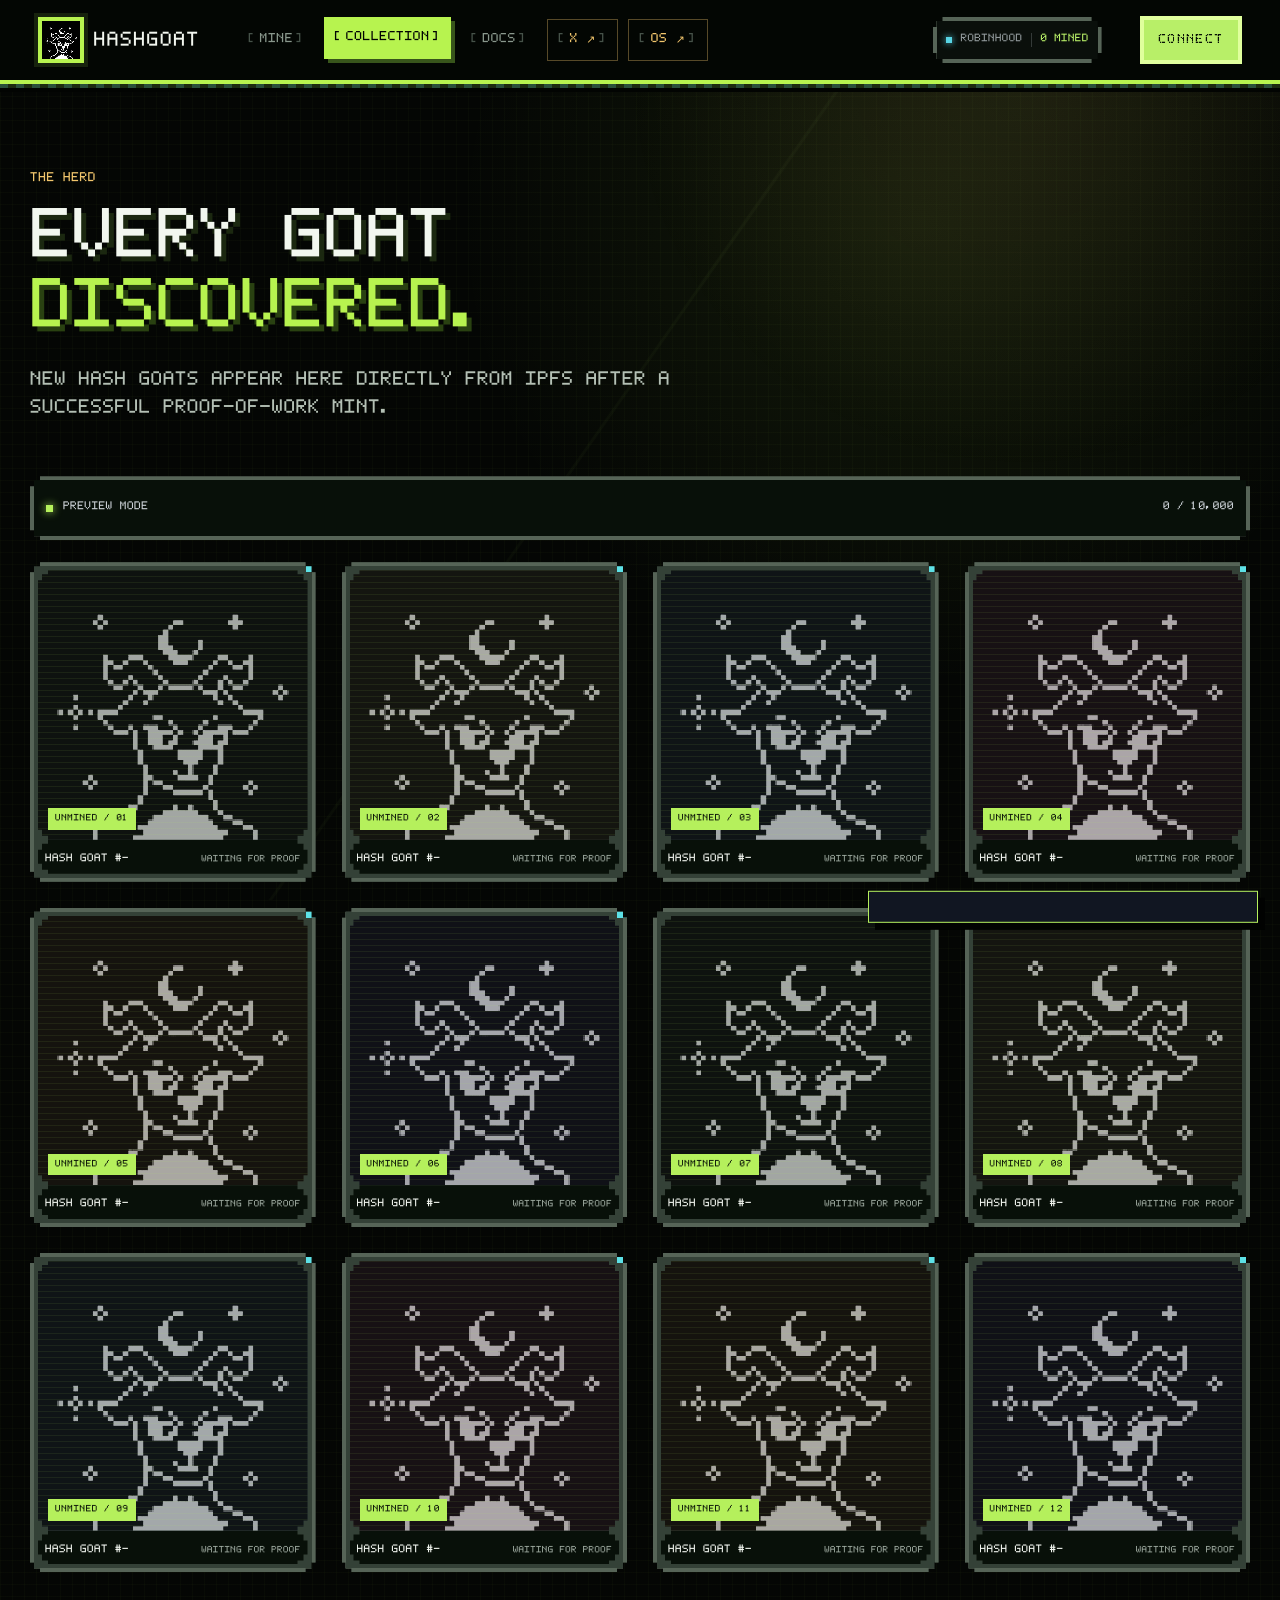
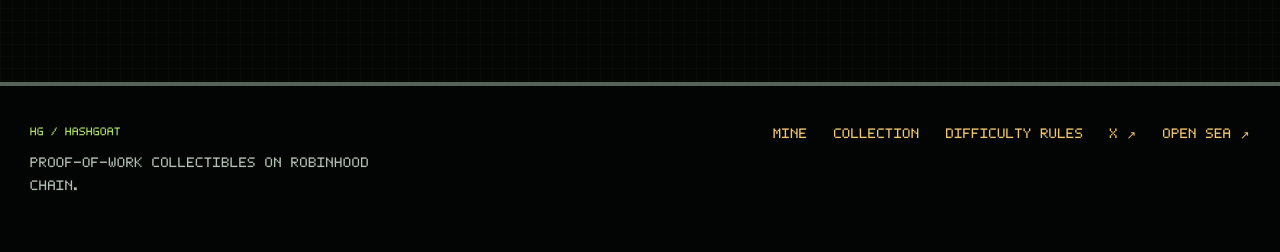
==== commit 60dd80ba: "Add files via upload" ====
--- a/collection.html
+++ b/collection.html
@@ -6,13 +6,14 @@
     <meta name="theme-color" content="#080a09" />
     <meta name="description" content="Browse every mined Hash Goat." />
     <title>Hash Goat — Collection</title>
-    <link rel="stylesheet" href="./style.css?v=20260913-4" />
+    <link rel="preload" href="./pixel-goat.woff?v=4" as="font" type="font/woff" crossorigin />
+    <link rel="stylesheet" href="./style.css?v=20260913-10" />
   </head>
   <body>
     <div class="pixel-grid" aria-hidden="true"></div>
     <header class="site-header">
       <a class="goat-brand" href="./index.html"><img class="brand-avatar" src="./hash-goat-character.jpeg" alt="" /><strong>HASHGOAT</strong></a>
-      <nav class="site-nav"><a href="./mine.html">MINE</a><a class="active" href="./collection.html">COLLECTION</a><a href="./docs.html">DOCS</a></nav>
+      <nav class="site-nav"><a href="./mine.html">MINE</a><a class="active" href="./collection.html">COLLECTION</a><a href="./docs.html">DOCS</a><a class="social-link" data-social="x" href="https://x.com/" target="_blank" rel="noreferrer">X ↗</a><a class="social-link" data-social="opensea" href="https://opensea.io/" target="_blank" rel="noreferrer">OS ↗</a></nav>
       <div class="chain-counter"><i></i><span>ROBINHOOD</span><b><span id="headerMined">0</span> MINED</b></div>
       <button class="connect-pixel" id="connectButton" type="button">CONNECT</button>
     </header>
@@ -24,9 +25,10 @@
       <button class="pixel-button primary load-more" id="loadMore" type="button" hidden>LOAD MORE</button>
     </main>
 
-    <footer class="site-footer"><div><strong>♑ HASHGOAT</strong><p>Proof-of-work collectibles on Robinhood Chain.</p></div><div><a href="./mine.html">MINE</a><a href="./collection.html">COLLECTION</a><a href="./docs.html">DIFFICULTY RULES</a></div></footer>
+    <footer class="site-footer"><div><strong>HG / HASHGOAT</strong><p>Proof-of-work collectibles on Robinhood Chain.</p></div><div><a href="./mine.html">MINE</a><a href="./collection.html">COLLECTION</a><a href="./docs.html">DIFFICULTY RULES</a><a data-social="x" href="https://x.com/" target="_blank" rel="noreferrer">X ↗</a><a data-social="opensea" href="https://opensea.io/" target="_blank" rel="noreferrer">OPEN SEA ↗</a></div></footer>
     <div class="toast" id="toast" role="status"></div>
     <script src="./config.js"></script>
+    <script src="./social-links.js"></script>
     <script type="module" src="./wallet-appkit.js"></script>
     <script type="module" src="./collection.js?v=20260913-4"></script>
   </body>
--- a/style.css
+++ b/style.css
@@ -809,3 +809,1469 @@
   .forge-meter,.forge-target { gap:2px; }
   .forge-metrics { grid-template-columns:1fr; }
 }
+
+/* 2026-09 professional pixel pass */
+:root {
+  --bg: #050806;
+  --panel: #0d130e;
+  --panel-2: #131b14;
+  --ink: #f2f7ef;
+  --muted: #9da99f;
+  --line: #364339;
+  --purple: #b5f05c;
+  --purple-dark: #4e7426;
+  --gold: #ffc857;
+  --cyan: #5ee4e9;
+  --shadow: 7px 7px 0 #010201;
+}
+
+body {
+  background:
+    radial-gradient(circle at 84% 8%, rgba(181,240,92,.075), transparent 27rem),
+    radial-gradient(circle at 4% 62%, rgba(94,228,233,.035), transparent 30rem),
+    var(--bg);
+}
+
+.pixel-grid {
+  opacity: .55;
+  background-size: 18px 18px, 18px 18px, 100% 6px;
+}
+
+.site-header,
+.topbar {
+  min-height: 78px;
+  border-bottom: 3px solid #222c24;
+  background: rgba(5,8,6,.94);
+  box-shadow: 0 7px 0 rgba(0,0,0,.42);
+}
+
+.goat-brand,
+.brand { letter-spacing: .12em; }
+
+.brand-avatar {
+  width: 42px;
+  height: 42px;
+  border: 3px solid var(--purple);
+  box-shadow: 4px 4px 0 #253b16;
+}
+
+.site-nav a,
+.topbar nav a {
+  position: relative;
+  min-height: 36px;
+  display: inline-flex;
+  align-items: center;
+  font-size: .78rem;
+  letter-spacing: .12em;
+}
+
+.site-nav a::before,
+.topbar nav a::before { content: "["; margin-right: 3px; color: #465249; }
+.site-nav a::after,
+.topbar nav a::after { content: "]"; margin-left: 3px; color: #465249; }
+.site-nav a:hover,
+.site-nav a.active,
+.topbar nav a:hover,
+.topbar nav a.active { color: var(--purple); background: transparent; }
+.site-nav a:hover::before,
+.site-nav a:hover::after,
+.site-nav a.active::before,
+.site-nav a.active::after,
+.topbar nav a:hover::before,
+.topbar nav a:hover::after,
+.topbar nav a.active::before,
+.topbar nav a.active::after { color: var(--purple); }
+
+.connect-pixel,
+.wallet-button,
+.pixel-button.primary,
+.mine-button {
+  border: 2px solid #d9ff9b;
+  box-shadow: 5px 5px 0 #38551c, inset 0 0 0 2px rgba(5,8,6,.18);
+  clip-path: polygon(0 0, calc(100% - 8px) 0, 100% 8px, 100% 100%, 8px 100%, 0 calc(100% - 8px));
+}
+
+.landing-main {
+  min-height: calc(100svh - 78px);
+  padding-top: clamp(54px,8vh,96px);
+  gap: clamp(48px,7vw,104px);
+}
+
+.hero-kicker,
+.page-heading > p,
+.eyebrow { color: var(--cyan); }
+
+.hero-kicker::before { content: "■"; margin-right: 10px; color: var(--purple); }
+
+.hero-copy h1 {
+  max-width: 780px;
+  font-size: clamp(3.1rem,6.15vw,6rem);
+  letter-spacing: -.095em;
+  text-shadow: 4px 4px 0 #131b15;
+}
+
+.hero-copy h1 em {
+  display: inline-block;
+  text-shadow: 4px 4px 0 #263a17;
+}
+
+.hero-text {
+  padding-left: 18px;
+  border-left: 4px solid var(--cyan);
+  color: #c0cac1;
+}
+
+.hero-stats {
+  gap: 0;
+  border: 2px solid #344238;
+  background: rgba(13,19,14,.86);
+  box-shadow: 5px 5px 0 #010201;
+}
+.hero-stats div { padding: 16px; border-right: 1px solid #344238; }
+.hero-stats div:last-child { border-right: 0; }
+.hero-stats span { min-height: 2.4em; margin-bottom: 7px; color: #87938a; }
+.hero-stats strong { color: var(--purple); font-size: .96rem; }
+
+.pixel-progress { height: 18px; border: 2px solid #536157; box-shadow: 4px 4px 0 #010201; }
+
+.last-card {
+  position: relative;
+  border: 0;
+  padding: 12px;
+  background: #121913;
+  box-shadow: 0 0 0 3px var(--purple), 9px 9px 0 #010201;
+}
+.last-card::before,
+.last-card::after { content: ""; position: absolute; width: 18px; height: 18px; background: var(--gold); }
+.last-card::before { top: -3px; left: -3px; }
+.last-card::after { right: -3px; bottom: -3px; }
+.card-bar { min-height: 43px; padding: 0 14px; }
+.goat-art-wrap { margin: 12px 0 10px; border: 2px solid #303b32; }
+.last-meta { margin: 0; min-height: 54px; }
+
+.rule-strip {
+  border: 2px solid #344238;
+  box-shadow: var(--shadow);
+}
+.rule-strip article { min-height: 126px; padding: 27px; }
+.rule-strip span { color: var(--gold); font-size: 1.08rem; }
+.rule-strip strong { font-size: .9rem; }
+.rule-strip p { color: #aab5ac; font-size: .8rem; line-height: 1.55; }
+
+.ticker { color: #aeb8b0; }
+.ticker strong { color: var(--purple); }
+
+.forge-shell { margin-top: 28px; }
+.forge-header {
+  min-height: 66px;
+  border: 2px solid #3c4a3f;
+  border-left: 10px solid var(--gold);
+  box-shadow: 6px 6px 0 #010201;
+}
+.forge-header strong { font-size: .94rem; }
+.forge-grid { gap: 16px; padding-top: 18px; }
+.forge-avatar,
+.forge-workspace,
+.forge-controls {
+  border: 2px solid #354239;
+  box-shadow: 5px 5px 0 #010201;
+}
+.forge-avatar { padding: 14px; }
+.goat-viewport { border: 2px solid #435046; border-bottom: 7px solid var(--purple); }
+.forge-workspace { padding: 22px; gap: 17px; }
+.forge-title { padding-bottom: 16px; }
+.forge-title span { font-size: .82rem; }
+.forge-title small { font-size: .67rem; }
+.proof-display,
+.target-display { border-top: 1px solid #2d382f; border-right: 1px solid #2d382f; border-bottom: 1px solid #2d382f; }
+.proof-heading { font-size: .72rem; }
+.proof-display code { font-size: .82rem; }
+.forge-metrics { gap: 10px; }
+.forge-metrics div { min-height: 74px; padding: 15px; border: 1px solid #334037; border-top: 4px solid #526356; }
+.forge-metrics span { font-size: .64rem; }
+.forge-metrics strong { color: var(--purple); font-size: 1.08rem; }
+.forge-log { border: 1px solid #425046; border-left: 5px solid var(--cyan); font-size: .78rem; line-height: 1.55; }
+.forge-controls { padding: 17px; }
+.control-card,
+.power-selector { border: 1px solid #414f44; }
+.control-card span,
+.power-selector > span { font-size: .64rem; }
+.control-card strong { font-size: .84rem; }
+.forge-button { min-height: 62px; border-color: #ffe39e; background: var(--gold); box-shadow: 5px 5px 0 #70501d; }
+
+.stats-strip { border: 2px solid #364339; box-shadow: var(--shadow); }
+.stats-strip div { min-height: 90px; }
+.stats-strip span { font-size: .74rem; }
+.stats-strip strong { color: var(--purple); font-size: 1rem; }
+
+.protocol-copy { color: #c0cac1; }
+
+.goat-grid { gap: 22px; }
+.goat-card {
+  position: relative;
+  border: 2px solid #3b493e;
+  padding: 10px;
+  box-shadow: 5px 5px 0 #010201;
+}
+.goat-card::after { content: ""; position: absolute; right: -2px; top: -2px; width: 9px; height: 9px; background: var(--cyan); }
+.goat-card:hover { transform: translate(-2px,-2px); box-shadow: 8px 8px 0 #010201; }
+.preview-goat { position: relative; overflow: hidden; }
+.preview-goat img { width: 100%; height: 100%; object-fit: cover; image-rendering: pixelated; opacity: .58; filter: grayscale(.85) contrast(1.2); }
+.preview-goat::after { content: ""; position: absolute; inset: 0; background: repeating-linear-gradient(0deg, transparent 0 5px, rgba(181,240,92,.08) 5px 6px); }
+.preview-goat > span {
+  position: absolute;
+  z-index: 2;
+  left: 10px;
+  bottom: 10px;
+  padding: 5px 7px;
+  color: #081006;
+  background: var(--purple);
+  text-shadow: none;
+  font-size: .62rem;
+  font-weight: 900;
+  letter-spacing: .08em;
+}
+.collection-toolbar { border: 2px solid #344238; box-shadow: 5px 5px 0 #010201; }
+
+.doc-section h2 { color: var(--ink); }
+.doc-section > p { color: #c0cac1; font-size: 1rem; }
+.fact-row,
+.difficulty-rules,
+.price-samples { box-shadow: 5px 5px 0 #010201; }
+
+@media (max-width: 980px) {
+  .site-header,
+  .topbar { padding-inline: 18px; }
+  .landing-main { min-height: auto; }
+  .hero-copy { max-width: none; }
+  .last-card { justify-self: center; }
+}
+
+@media (max-width: 680px) {
+  body { padding-bottom: 66px; }
+  .site-header,
+  .topbar { min-height: 66px; padding: 0 12px; grid-template-columns: 1fr auto; }
+  .brand-avatar { width: 36px; height: 36px; }
+  .goat-brand,
+  .brand { font-size: .88rem; letter-spacing: .08em; }
+  .connect-pixel,
+  .wallet-button { min-height: 40px; padding: 0 12px; font-size: .62rem; }
+  .site-nav,
+  .topbar nav {
+    position: fixed;
+    z-index: 50;
+    left: 0;
+    right: 0;
+    bottom: 0;
+    min-height: 60px;
+    display: grid;
+    grid-template-columns: repeat(3,1fr);
+    gap: 0;
+    padding: 0;
+    border-top: 2px solid #465548;
+    background: rgba(5,8,6,.98);
+    box-shadow: 0 -6px 0 rgba(0,0,0,.42);
+  }
+  .topbar nav { grid-template-columns: repeat(4,1fr); }
+  .site-nav a,
+  .topbar nav a { justify-content: center; min-width: 0; padding: 0 4px; font-size: .58rem; }
+  .site-nav a::before,
+  .site-nav a::after,
+  .topbar nav a::before,
+  .topbar nav a::after { display: none; }
+  .site-nav a.active,
+  .topbar nav a.active { color: #081006; background: var(--purple); }
+  .landing-main { padding: 46px 0 56px; gap: 46px; }
+  .hero-kicker { font-size: .68rem; line-height: 1.5; }
+  .hero-copy h1 { font-size: clamp(2.65rem,13.4vw,4rem); line-height: 1.01; }
+  .hero-text { margin-top: 24px; padding-left: 14px; font-size: 1rem; line-height: 1.65; }
+  .hero-actions { gap: 13px; }
+  .hero-stats { grid-template-columns: 1fr 1fr; }
+  .hero-stats div { min-height: 83px; border-bottom: 1px solid #344238; }
+  .hero-stats div:nth-child(2) { border-right: 0; }
+  .hero-stats div:nth-last-child(-n+2) { border-bottom: 0; }
+  .last-card { width: calc(100% - 6px); }
+  .rule-strip { margin-bottom: 62px; }
+  .rule-strip article { min-height: 106px; }
+  .forge-shell { margin-top: 18px; }
+  .forge-header { min-height: 64px; }
+  .forge-header small { font-size: .58rem; }
+  .forge-header strong { font-size: .76rem; }
+  .forge-avatar { width: 100%; }
+  .forge-workspace { padding: 14px; }
+  .forge-title small { font-size: .62rem; }
+  .proof-heading { font-size: .68rem; }
+  .forge-metrics { grid-template-columns: 1fr 1fr; }
+  .forge-metrics div { min-height: 78px; }
+  .stats-strip { grid-template-columns: 1fr 1fr; margin-bottom: 62px; }
+  .stats-strip div { border-bottom: 1px solid var(--line); }
+  .stats-strip div:nth-child(2) { border-right: 0; }
+  .stats-strip div:nth-last-child(-n+2) { border-bottom: 0; }
+  .protocol { grid-template-columns: 1fr; gap: 22px; padding-bottom: 64px; }
+  .protocol-copy { padding-top: 0; font-size: 1rem; }
+  .site-footer { min-height: 150px; }
+  .collection-main,
+  .docs-page { padding-bottom: 70px; }
+  .goat-grid { gap: 13px; }
+  .goat-card { padding: 6px; box-shadow: 3px 3px 0 #010201; }
+  .goat-card > div:last-child { display: grid; padding: 11px 4px 5px; }
+  .goat-card strong { font-size: .68rem; }
+  .goat-card div:last-child span { font-size: .54rem; }
+}
+
+/* Goat Hunt — a completely different mining composition */
+.hunt-deck {
+  margin: 34px 0 88px;
+  padding: clamp(18px, 3vw, 34px);
+  border: 1px solid #354537;
+  background: linear-gradient(135deg, rgba(22,31,22,.96), rgba(7,10,8,.98) 58%);
+  box-shadow: 12px 12px 0 #020302;
+  position: relative;
+  overflow: hidden;
+}
+.hunt-deck::before {
+  content: "01  02  03  04  05  06  07  08  09  10";
+  position: absolute;
+  top: 12px;
+  right: 24px;
+  color: rgba(184,239,104,.12);
+  font-size: .52rem;
+  letter-spacing: .5em;
+  pointer-events: none;
+}
+.hunt-heading { display:flex; justify-content:space-between; align-items:flex-end; gap:25px; padding-bottom:26px; border-bottom:1px solid #354537; }
+.hunt-overline { color: var(--premium-gold); font-size:.58rem; letter-spacing:.18em; }
+.hunt-heading h1 { margin:8px 0 0; font-family:var(--pixel-font); font-size:clamp(1.8rem,4vw,3.2rem); letter-spacing:.03em; line-height:1.1; }
+.hunt-heading h1 em { color:var(--premium-lime); font-style:normal; }
+.hunt-status { display:grid; grid-template-columns:auto auto; align-items:center; gap:5px 10px; padding:11px 14px; border:1px solid #586b54; background:#0a110b; color:var(--premium-gold); font-size:.65rem; letter-spacing:.12em; }
+.hunt-status i { width:8px; height:8px; grid-row:1 / span 2; background:var(--premium-lime); box-shadow:0 0 12px var(--premium-lime); }
+.hunt-status small { grid-column:2; color:#718074; font-size:.46rem; letter-spacing:.12em; }
+.hunt-layout { display:grid; grid-template-columns:minmax(190px,.72fr) minmax(360px,1.55fr) minmax(210px,.75fr); gap:14px; padding-top:18px; }
+.identity-card, .discovery-core, .mission-card { min-width:0; border:1px solid #3a4b3b; background:#080d09; }
+.identity-card { padding:12px; display:flex; flex-direction:column; }
+.identity-top, .identity-bottom { display:flex; justify-content:space-between; gap:10px; align-items:center; font-size:.52rem; letter-spacing:.11em; }
+.identity-top { padding-bottom:12px; color:#819081; border-bottom:1px dotted #3a4b3b; }
+.identity-top b { color:var(--premium-gold); font-size:.47rem; }
+.identity-art { position:relative; aspect-ratio:1; margin:16px 4px; display:grid; place-items:center; overflow:hidden; background:#19271b; border:1px solid #596d4f; }
+.identity-art::before { content:""; position:absolute; inset:9%; border:1px dashed rgba(242,198,109,.5); transform:rotate(45deg); }
+.identity-art img { width:84%; height:84%; object-fit:cover; image-rendering:pixelated; z-index:1; filter:contrast(1.1) saturate(.9); }
+.orbit { position:absolute; border:1px solid var(--premium-gold); opacity:.7; transform:rotate(-25deg); }
+.orbit-one { width:112%; height:38%; }
+.orbit-two { width:38%; height:112%; transform:rotate(35deg); border-color:var(--premium-lime); }
+.identity-bottom { padding-top:12px; color:#819081; border-top:1px dotted #3a4b3b; }
+.identity-bottom strong { color:var(--premium-lime); white-space:nowrap; }
+.discovery-core { padding:20px; background:radial-gradient(circle at 50% 42%, rgba(184,239,104,.11), transparent 35%),#090f0a; display:flex; flex-direction:column; }
+.core-label, .meter-caption { display:flex; justify-content:space-between; gap:15px; font-size:.58rem; letter-spacing:.13em; }
+.core-label span { color:var(--premium-lime); }
+.core-label small { color:#718074; font-size:.47rem; }
+.core-number { display:flex; justify-content:space-between; align-items:end; gap:15px; margin-top:23px; }
+.core-number span { color:var(--premium-gold); font-size:clamp(1.15rem,2.8vw,2rem); }
+.core-number strong { max-width:180px; color:#859284; text-align:right; font-size:.51rem; line-height:1.5; }
+.core-ring { width:min(260px,70%); aspect-ratio:1; margin:24px auto 20px; display:grid; place-items:center; position:relative; border:1px solid rgba(184,239,104,.45); border-radius:50%; background:radial-gradient(circle, #172519 0 33%, transparent 34%), repeating-conic-gradient(from 10deg, rgba(184,239,104,.8) 0 7deg, transparent 7deg 17deg); box-shadow:0 0 0 9px #0c160d, 0 0 0 10px #334c35, 0 0 55px rgba(184,239,104,.15); animation: core-breathe 2.8s ease-in-out infinite; }
+.core-ring::after { content:""; position:absolute; inset:18%; border:1px solid rgba(242,198,109,.65); border-radius:50%; }
+.core-ring > span { z-index:2; color:#91a190; text-align:center; font-size:.56rem; letter-spacing:.12em; line-height:1.7; }
+.core-ring b { color:var(--premium-lime); }
+.ring-track, .ring-spark { position:absolute; inset:7%; border-radius:50%; border:2px solid transparent; border-top-color:var(--premium-gold); border-right-color:var(--premium-gold); animation:spin-ring 4s linear infinite; }
+.ring-spark { inset:15%; border-width:3px; border-top-color:var(--premium-lime); border-right-color:transparent; animation-direction:reverse; animation-duration:2s; }
+@keyframes spin-ring { to { transform:rotate(360deg); } }
+@keyframes core-breathe { 50% { box-shadow:0 0 0 9px #0c160d, 0 0 0 10px #536d48, 0 0 80px rgba(184,239,104,.28); } }
+.discovery-core code { margin:0; padding:10px 12px; color:#859284; background:#050805; border-left:3px solid var(--premium-gold); font-size:.62rem; }
+.signal-meter { margin-top:20px; }
+.meter-caption { margin-bottom:8px; color:#839080; }
+.meter-caption b { color:var(--premium-gold); }
+.signal-meter .bit-meter, .signal-meter .target-meter { min-height:10px; display:grid; grid-template-columns:repeat(40,1fr); gap:2px; }
+.signal-meter .bit-meter i, .signal-meter .target-meter i { min-width:2px; background:#26352a; transform:none; }
+.signal-meter .bit-meter i.on { background:var(--premium-gold); box-shadow:0 0 5px rgba(242,198,109,.5); }
+.signal-meter .target-meter { margin-top:3px; opacity:.5; }
+.signal-meter .target-meter i.on { background:var(--premium-lime); }
+.discovery-note { margin-top:18px; padding:12px 13px; border:1px solid #354537; color:#aab7a8; font-family:"Courier New",monospace; font-size:.68rem; line-height:1.55; }
+.discovery-note span { color:var(--premium-lime); font-family:var(--pixel-font); font-size:.55rem; margin-right:5px; }
+.mission-card { padding:18px; display:flex; flex-direction:column; gap:0; background:#0d150e; }
+.mission-number { padding-bottom:17px; color:#859284; border-bottom:1px solid #3a4b3b; font-size:.58rem; letter-spacing:.14em; }
+.mission-number strong { color:var(--premium-gold); }
+.mission-row { display:grid; gap:8px; padding:17px 0; border-bottom:1px dotted #3a4b3b; }
+.mission-row > span { color:#718074; font-size:.5rem; letter-spacing:.12em; }
+.mission-row > strong { overflow:hidden; text-overflow:ellipsis; color:#e8f0e4; font-size:.67rem; white-space:nowrap; }
+.mission-row .mode-buttons { display:grid; grid-template-columns:1fr 1fr; border:1px solid #526451; }
+.mission-row .mode-button { padding:10px 5px; color:#859284; font-family:var(--pixel-font); font-size:.48rem; }
+.mission-row .mode-button + .mode-button { border-left:1px solid #526451; }
+.mission-row .mode-button.active { color:#081008; background:var(--premium-lime); }
+.mission-launch { display:flex; justify-content:space-between; align-items:center; margin-top:auto; min-height:58px; padding:0 15px; border:2px solid #e3f5b4; background:var(--premium-lime); color:#081008; box-shadow:5px 5px 0 var(--premium-lime-dark); cursor:pointer; font-family:var(--pixel-font); font-size:.62rem; }
+.mission-launch:hover { transform:translate(2px,2px); box-shadow:3px 3px 0 var(--premium-lime-dark); }
+.mission-launch b { font-size:1.2rem; }
+.mission-card p { margin:16px 0 0; color:#718074; font-family:"Courier New",monospace; font-size:.68rem; line-height:1.5; }
+.hunt-readings { display:grid; grid-template-columns:repeat(4,1fr); margin-top:14px; border:1px solid #3a4b3b; background:#080d09; }
+.hunt-readings div { min-width:0; padding:16px 17px; border-right:1px solid #3a4b3b; }
+.hunt-readings div:last-child { border-right:0; }
+.hunt-readings span, .hunt-readings small { display:block; color:#718074; font-size:.5rem; letter-spacing:.13em; }
+.hunt-readings strong { display:block; margin:10px 0 7px; overflow:hidden; color:var(--premium-gold); font-size:.92rem; text-overflow:ellipsis; white-space:nowrap; }
+.hunt-readings small { color:var(--premium-lime); font-size:.44rem; }
+
+@media (max-width:980px) {
+  .hunt-layout { grid-template-columns: minmax(180px,.7fr) minmax(0,1.3fr); }
+  .mission-card { grid-column:1 / -1; display:grid; grid-template-columns:1fr 1fr; column-gap:16px; }
+  .mission-number { grid-column:1 / -1; }
+  .mission-launch { margin-top:17px; }
+  .mission-card p { grid-column:1 / -1; }
+}
+@media (max-width:680px) {
+  .hunt-deck { margin-top:18px; padding:14px; box-shadow:6px 6px 0 #020302; }
+  .hunt-heading { align-items:flex-start; flex-direction:column; }
+  .hunt-status { align-self:stretch; grid-template-columns:auto auto 1fr; }
+  .hunt-status small { grid-column:3; grid-row:1 / span 2; align-self:center; }
+  .hunt-layout { grid-template-columns:1fr; }
+  .identity-card { max-width:340px; width:100%; justify-self:center; }
+  .discovery-core { padding:15px; }
+  .core-ring { width:min(240px,72vw); }
+  .mission-card { grid-column:auto; display:flex; }
+  .mission-launch { margin-top:17px; }
+  .hunt-readings { grid-template-columns:1fr 1fr; }
+  .hunt-readings div:nth-child(2) { border-right:0; }
+  .hunt-readings div:nth-child(-n+2) { border-bottom:1px solid #3a4b3b; }
+}
+
+@media (max-width: 390px) {
+  .goat-brand strong { max-width: 88px; overflow: hidden; text-overflow: ellipsis; }
+  .hero-copy h1 { font-size: 2.65rem; }
+  .forge-metrics { grid-template-columns: 1fr; }
+  .stats-strip { grid-template-columns: 1fr; }
+  .stats-strip div { border-right: 0; }
+  .stats-strip div:nth-last-child(-n+2) { border-bottom: 1px solid var(--line); }
+  .stats-strip div:last-child { border-bottom: 0; }
+}
+
+/* Homepage collection preview */
+.herd-preview {
+  width: min(1290px, calc(100% - 60px));
+  margin: 0 auto 96px;
+  padding: clamp(24px, 4vw, 52px);
+  border: 1px solid #334433;
+  background:
+    linear-gradient(135deg, rgba(174, 224, 91, .08), transparent 34%),
+    #0c120e;
+  box-shadow: 10px 10px 0 #020302;
+}
+
+.herd-preview-heading {
+  display: flex;
+  align-items: flex-end;
+  justify-content: space-between;
+  gap: 24px;
+  margin-bottom: 30px;
+}
+
+.herd-eyebrow {
+  display: block;
+  margin-bottom: 14px;
+  color: #a8d95b;
+  font-family: var(--pixel-font), monospace;
+  font-size: .62rem;
+  letter-spacing: .16em;
+}
+
+.herd-preview h2 {
+  margin: 0;
+  color: #f0f4e9;
+  font-family: var(--pixel-font), monospace;
+  font-size: clamp(1.8rem, 4vw, 3.6rem);
+  line-height: .92;
+  letter-spacing: .04em;
+}
+
+.herd-preview h2 em {
+  color: #a8d95b;
+  font-style: normal;
+}
+
+.herd-link {
+  flex: 0 0 auto;
+  padding: 13px 16px;
+  border: 2px solid #a8d95b;
+  color: #e6f1d4;
+  font-family: var(--pixel-font), monospace;
+  font-size: .6rem;
+  letter-spacing: .08em;
+  text-decoration: none;
+  transition: background .18s ease, color .18s ease, transform .18s ease;
+}
+
+.herd-link:hover {
+  background: #a8d95b;
+  color: #071007;
+  transform: translate(-2px, -2px);
+}
+
+.herd-gallery {
+  display: grid;
+  grid-template-columns: repeat(4, minmax(0, 1fr));
+  gap: 14px;
+}
+
+.herd-frame {
+  position: relative;
+  display: block;
+  min-width: 0;
+  overflow: hidden;
+  border: 3px solid #263627;
+  background: #111912;
+  box-shadow: 5px 5px 0 #050805;
+  text-decoration: none;
+  transition: border-color .18s ease, transform .18s ease, box-shadow .18s ease;
+}
+
+.herd-frame::after {
+  position: absolute;
+  inset: 0;
+  content: "";
+  pointer-events: none;
+  background: linear-gradient(180deg, transparent 58%, rgba(2, 5, 3, .9));
+}
+
+.herd-frame:hover {
+  border-color: #a8d95b;
+  box-shadow: 8px 8px 0 #050805;
+  transform: translate(-2px, -2px);
+}
+
+.herd-frame img {
+  display: block;
+  width: 100%;
+  aspect-ratio: 1;
+  object-fit: cover;
+  image-rendering: pixelated;
+}
+
+.herd-frame span {
+  position: absolute;
+  z-index: 1;
+  right: 12px;
+  bottom: 11px;
+  left: 12px;
+  display: flex;
+  align-items: baseline;
+  justify-content: space-between;
+  gap: 8px;
+  color: #f2f7e8;
+  font-family: var(--pixel-font), monospace;
+  font-size: .56rem;
+  letter-spacing: .06em;
+}
+
+.herd-frame small {
+  color: #a8d95b;
+  font-size: .46rem;
+  text-align: right;
+}
+
+@media (max-width: 980px) {
+  .herd-gallery { grid-template-columns: repeat(2, minmax(0, 1fr)); }
+}
+
+@media (max-width: 680px) {
+  .herd-preview {
+    width: calc(100% - 28px);
+    margin-bottom: 68px;
+    padding: 20px;
+    box-shadow: 6px 6px 0 #020302;
+  }
+
+  .herd-preview-heading {
+    align-items: flex-start;
+    flex-direction: column;
+    margin-bottom: 22px;
+  }
+
+  .herd-link { width: 100%; text-align: center; }
+  .herd-gallery { gap: 10px; }
+  .herd-frame { border-width: 2px; box-shadow: 3px 3px 0 #050805; }
+  .herd-frame span { right: 7px; bottom: 7px; left: 7px; display: block; }
+  .herd-frame small { display: block; margin-top: 5px; text-align: left; }
+}
+
+/* Premium pixel system — Hash Goat v8 */
+:root {
+  --premium-black: #050706;
+  --premium-panel: #0b100d;
+  --premium-panel-2: #111812;
+  --premium-line: #273229;
+  --premium-lime: #b8ef68;
+  --premium-lime-dark: #526f2f;
+  --premium-gold: #f2c66d;
+  --premium-cyan: #7fe0e1;
+}
+
+body {
+  background: var(--premium-black);
+  color: #f0f4ee;
+  font-family: var(--pixel-font), "Courier New", monospace;
+  letter-spacing: .02em;
+}
+
+body::before {
+  content: "";
+  position: fixed;
+  inset: 0;
+  pointer-events: none;
+  z-index: -2;
+  background: linear-gradient(125deg, transparent 0 47%, rgba(184,239,104,.035) 47.1% 47.2%, transparent 47.3%), radial-gradient(circle at 80% 8%, rgba(242,198,109,.08), transparent 25rem);
+}
+
+.pixel-grid {
+  opacity: .34;
+  background-image: linear-gradient(rgba(184,239,104,.045) 1px, transparent 1px), linear-gradient(90deg, rgba(184,239,104,.045) 1px, transparent 1px);
+  background-size: 32px 32px;
+  mask-image: linear-gradient(to bottom, #000, transparent 80%);
+}
+
+.site-header, .topbar {
+  min-height: 78px;
+  background: rgba(5,7,6,.92);
+  border-bottom: 2px solid var(--premium-line);
+  box-shadow: 0 10px 35px rgba(0,0,0,.25);
+}
+
+.goat-brand, .brand { color: #f2f6ef; font-size: 1.05rem; letter-spacing: .11em; }
+.brand-avatar { border-color: var(--premium-gold); box-shadow: 3px 3px 0 var(--premium-lime-dark); }
+.site-nav { gap: 10px; }
+.site-nav a, .topbar nav a {
+  position: relative;
+  padding: 10px 12px;
+  color: #89978c;
+  font-size: .68rem;
+  letter-spacing: .12em;
+  transition: color .15s ease, background .15s ease, transform .15s ease;
+}
+.site-nav a:hover, .site-nav a.active, .topbar nav a:hover, .topbar nav a.active { color: #091008; background: var(--premium-lime); transform: translateY(-2px); }
+.social-link { color: var(--premium-gold) !important; border: 1px solid rgba(242,198,109,.35); }
+.social-link:hover { color: #091008 !important; background: var(--premium-gold) !important; }
+.docs-socials { display: flex; gap: 8px; }
+.docs-socials a { text-decoration: none; }
+.chain-counter { border-color: var(--premium-line); background: #0a0f0b; box-shadow: inset 0 0 0 3px #070a08; font-size: .62rem; }
+.chain-counter b { color: var(--premium-lime); }
+.connect-pixel, .wallet-button { border: 2px solid #e4f6b5; background: var(--premium-lime); box-shadow: 5px 5px 0 var(--premium-lime-dark); font-family: var(--pixel-font); }
+
+.landing-main { padding-top: clamp(58px, 8vh, 94px); }
+.hero-kicker, .page-heading > p, .eyebrow { color: var(--premium-gold); letter-spacing: .2em; }
+.hero-copy h1, .page-heading h1, .protocol h1 { font-family: var(--pixel-font); letter-spacing: .025em; line-height: 1.18; text-shadow: 5px 5px 0 #172119; }
+.hero-copy h1 { font-size: clamp(2.8rem, 5.5vw, 5.5rem); }
+.hero-copy h1 em, .page-heading h1 em { color: var(--premium-lime); }
+.hero-text, .page-heading > span, .protocol-copy, .site-footer p { color: #b4c0b5; font-family: "Courier New", monospace; letter-spacing: 0; }
+.hero-text { line-height: 1.8; }
+.hero-actions { gap: 14px; }
+.pixel-button { border: 3px solid var(--premium-line); font-family: var(--pixel-font); font-size: .7rem; letter-spacing: .08em; clip-path: polygon(0 5px,5px 5px,5px 0,calc(100% - 5px) 0,calc(100% - 5px) 5px,100% 5px,100% calc(100% - 5px),calc(100% - 5px) calc(100% - 5px),calc(100% - 5px) 100%,5px 100%,5px calc(100% - 5px),0 calc(100% - 5px)); }
+.pixel-button.primary { background: var(--premium-lime); border-color: #e4f6b5; box-shadow: 6px 6px 0 var(--premium-lime-dark); }
+.pixel-button.secondary { background: var(--premium-panel-2); box-shadow: 6px 6px 0 #020302; }
+.supply-progress, .hero-stats { border-top: 2px solid var(--premium-line); padding-top: 20px; }
+.pixel-progress { height: 16px; border: 3px solid var(--premium-line); background: #090d0a; }
+.pixel-progress i { background: repeating-linear-gradient(90deg, var(--premium-lime) 0 10px, #7da847 10px 14px); }
+.hero-stats { border-top: 0; padding-top: 0; }
+.hero-stats div { padding: 13px 0; border-bottom: 2px dotted var(--premium-line); }
+.hero-stats span { color: #718074; }
+.hero-stats strong { color: var(--premium-gold); }
+
+.last-card { border: 5px solid var(--premium-gold); background: var(--premium-panel); box-shadow: 11px 11px 0 #020302; outline: 2px solid var(--premium-lime-dark); outline-offset: 5px; }
+.card-bar { background: var(--premium-gold); font-family: var(--pixel-font); }
+.goat-art-wrap { background: #263528; border: 3px solid var(--premium-line); }
+.last-meta { border-top: 2px dotted var(--premium-line); }
+.last-meta span { color: var(--premium-lime); }
+.rule-strip { border: 3px solid var(--premium-line); background: var(--premium-panel); box-shadow: 8px 8px 0 #020302; }
+.rule-strip article { border-right: 3px solid var(--premium-line); }
+.rule-strip strong { color: var(--premium-lime); }
+
+.site-footer, footer { border-top: 3px solid var(--premium-line); background: #030504; }
+.site-footer strong { color: var(--premium-lime); }
+.site-footer a, footer a { color: var(--premium-gold); text-decoration: none; }
+.site-footer a:hover, footer a:hover { color: var(--premium-lime); }
+
+.forge-shell, .miner-shell { filter: drop-shadow(10px 10px 0 #020302); }
+.forge-header, .forge-avatar, .forge-workspace, .forge-controls, .stats-strip, .collection-toolbar, .goat-card, .fact-row, .difficulty-rules, .price-samples { border-color: var(--premium-line); background-color: var(--premium-panel); }
+.forge-header { border-left-color: var(--premium-gold); background: linear-gradient(90deg, #182218, #080c09 78%); }
+.forge-header strong, .forge-title span { color: var(--premium-lime); }
+.forge-state { color: var(--premium-gold); }
+.forge-workspace { background: radial-gradient(circle at 20% 0, rgba(184,239,104,.08), transparent 45%), var(--premium-panel); }
+.proof-display { border-left-color: var(--premium-lime); background: #101a11; }
+.target-display { border-left-color: var(--premium-cyan); }
+.proof-heading strong, .forge-metrics strong, .control-card strong { color: var(--premium-gold); }
+.forge-button { background: var(--premium-gold); border-color: #fff0c9; color: #0a0d09; }
+.stats-strip div { border-color: var(--premium-line); }
+.stats-strip strong, .fact-row strong, .difficulty-rules strong { color: var(--premium-lime); }
+.doc-section { border-bottom-color: var(--premium-line); }
+.doc-section h2 { color: #f0f4ee; text-shadow: 4px 4px 0 #172119; }
+
+@media (max-width: 980px) {
+  .site-nav { display: none; }
+  .docs-socials { display: none; }
+}
+
+@media (max-width: 680px) {
+  .site-header, .topbar { min-height: 68px; }
+  .goat-brand, .brand { font-size: .78rem; }
+  .landing-main { padding-top: 48px; }
+  .hero-copy h1, .page-heading h1 { font-size: clamp(2.15rem, 11vw, 3.6rem); }
+  .hero-text { font-size: .9rem; line-height: 1.65; }
+  .last-card { outline-offset: 3px; }
+  .site-footer > div:last-child { gap: 14px; }
+}
+
+/* Full 8-bit pass: every word, frame and divider uses the same pixel system. */
+@font-face {
+  font-family: "Pixel Goat";
+  src: url("./pixel-goat.woff?v=4") format("woff");
+  font-style: normal;
+  font-weight: 400;
+  font-display: block;
+}
+
+:root {
+  --pixel-cut: polygon(
+    10px 0,
+    calc(100% - 10px) 0,
+    calc(100% - 10px) 4px,
+    calc(100% - 4px) 4px,
+    calc(100% - 4px) 10px,
+    100% 10px,
+    100% calc(100% - 10px),
+    calc(100% - 4px) calc(100% - 10px),
+    calc(100% - 4px) calc(100% - 4px),
+    calc(100% - 10px) calc(100% - 4px),
+    calc(100% - 10px) 100%,
+    10px 100%,
+    10px calc(100% - 4px),
+    4px calc(100% - 4px),
+    4px calc(100% - 10px),
+    0 calc(100% - 10px),
+    0 10px,
+    4px 10px,
+    4px 4px,
+    10px 4px
+  );
+}
+
+body,
+body *:not(svg):not(path) {
+  font-family: var(--pixel-font) !important;
+  font-weight: 400 !important;
+}
+
+body {
+  background-color: #030603;
+  background-image:
+    radial-gradient(circle, rgba(183,243,79,.16) 0 1px, transparent 1px),
+    linear-gradient(rgba(183,243,79,.035) 2px, transparent 2px),
+    linear-gradient(90deg, rgba(183,243,79,.035) 2px, transparent 2px);
+  background-size: 12px 12px, 48px 48px, 48px 48px;
+  text-rendering: geometricPrecision;
+}
+
+.pixel-grid { display: none; }
+
+.site-header,
+.topbar {
+  background: #030603;
+  border-bottom: 0;
+  box-shadow:
+    0 4px 0 var(--px-green),
+    0 8px 0 #294313,
+    0 12px 0 var(--px-black);
+}
+.site-header::after,
+.topbar::after {
+  bottom: -12px;
+  height: 4px;
+  background: repeating-linear-gradient(90deg, var(--px-cyan) 0 8px, transparent 8px 16px);
+  opacity: .42;
+}
+
+.chain-counter,
+.connect-pixel,
+.wallet-button,
+.pixel-button,
+.hero-text,
+.hero-stats,
+.last-card,
+.rule-strip,
+.ticker,
+.forge-header,
+.forge-avatar,
+.forge-workspace,
+.forge-controls,
+.proof-display,
+.target-display,
+.forge-metrics div,
+.forge-log,
+.control-card,
+.power-selector,
+.stats-strip,
+.collection-toolbar,
+.goat-card,
+.fact-row,
+.difficulty-rules,
+.price-samples,
+.doc-note {
+  clip-path: var(--pixel-cut);
+  border: 0 !important;
+}
+
+.chain-counter,
+.hero-text,
+.hero-stats,
+.rule-strip,
+.ticker,
+.forge-header,
+.forge-avatar,
+.forge-workspace,
+.forge-controls,
+.proof-display,
+.target-display,
+.forge-metrics div,
+.forge-log,
+.control-card,
+.power-selector,
+.stats-strip,
+.collection-toolbar,
+.goat-card,
+.fact-row,
+.difficulty-rules,
+.price-samples,
+.doc-note {
+  box-shadow: inset 0 0 0 4px var(--px-border) !important;
+}
+
+.connect-pixel,
+.wallet-button,
+.pixel-button.primary,
+.forge-button {
+  box-shadow: inset 0 0 0 4px #e0ff9d !important;
+}
+
+.pixel-button.secondary { box-shadow: inset 0 0 0 4px var(--px-border) !important; }
+
+.hero-copy h1,
+.page-heading h1,
+.protocol h1 {
+  letter-spacing: .035em;
+  line-height: 1.3;
+  text-shadow:
+    4px 0 #14200b,
+    0 4px #14200b,
+    4px 4px #14200b;
+}
+
+.hero-text,
+.hero-copy p,
+.page-heading > span,
+.protocol-copy,
+.protocol-copy p,
+.doc-section > p,
+.forge-controls p,
+.site-footer p,
+.rule-strip p {
+  font-family: var(--pixel-font) !important;
+  font-size: .72rem;
+  line-height: 2;
+  letter-spacing: .035em;
+  text-transform: uppercase;
+}
+
+.hero-text {
+  padding: 28px;
+  color: #b8c7b9;
+  background: #081009;
+}
+
+.hero-actions { gap: 22px; }
+.pixel-button { box-shadow: none; }
+.pixel-button:hover { transform: translate(4px, 4px); }
+
+.supply-progress { margin-top: 44px; }
+.progress-label { font-size: .6rem; line-height: 1.7; }
+.pixel-progress {
+  height: 24px;
+  padding: 4px;
+  border: 0;
+  clip-path: var(--pixel-cut);
+  background:
+    repeating-linear-gradient(90deg, #435044 0 10px, #080c08 10px 16px);
+  box-shadow: inset 0 0 0 4px var(--px-border);
+}
+.pixel-progress i {
+  clip-path: var(--pixel-cut);
+  background: repeating-linear-gradient(90deg, var(--px-green) 0 10px, #2f4915 10px 16px);
+}
+
+.hero-stats { gap: 4px; padding: 4px; background: #344137; }
+.hero-stats div {
+  min-height: 112px;
+  border: 0 !important;
+  background: #081009;
+  clip-path: var(--pixel-cut);
+}
+.hero-stats span { font-size: .54rem; line-height: 1.7; }
+.hero-stats strong { font-size: .7rem; }
+
+.last-card {
+  padding: 16px;
+  outline: 0;
+  background: var(--px-green);
+  box-shadow: none !important;
+}
+.last-card::before,
+.last-card::after { display: none; }
+.card-bar,
+.last-meta { clip-path: var(--pixel-cut); }
+.goat-art-wrap {
+  border: 0;
+  clip-path: var(--pixel-cut);
+  box-shadow: inset 0 0 0 6px #576558;
+}
+.trait-ticks { gap: 6px; height: 18px; }
+.trait-ticks i { clip-path: var(--pixel-cut); }
+
+.rule-strip { gap: 4px; padding: 4px; background: #344137; }
+.rule-strip article {
+  border: 0 !important;
+  background: #081009;
+  clip-path: var(--pixel-cut);
+}
+.rule-strip article span { text-shadow: 3px 3px #4e3812; }
+
+.ticker {
+  margin-top: 18px;
+  padding: 0 18px;
+  background: #081009;
+}
+
+.forge-header {
+  padding-left: 28px;
+  background:
+    linear-gradient(90deg, var(--px-yellow) 0 12px, transparent 12px),
+    #0c150d;
+}
+.forge-grid { gap: 24px; }
+.forge-avatar,
+.forge-workspace,
+.forge-controls { background: #081009; }
+.goat-viewport {
+  border: 0;
+  clip-path: var(--pixel-cut);
+  box-shadow: inset 0 0 0 6px var(--px-border);
+}
+.forge-title {
+  border: 0;
+  padding-bottom: 20px;
+  background: repeating-linear-gradient(90deg, var(--px-green) 0 10px, transparent 10px 18px) left bottom / 100% 4px no-repeat;
+}
+.proof-display,
+.target-display { box-shadow: inset 12px 0 var(--px-green), inset 0 0 0 4px #344238 !important; }
+.target-display { box-shadow: inset 12px 0 var(--px-cyan), inset 0 0 0 4px #344238 !important; }
+.forge-meter,
+.forge-target { gap: 5px; }
+.forge-meter i,
+.forge-target i { clip-path: var(--pixel-cut); }
+.forge-metrics { gap: 14px; }
+.forge-log { box-shadow: inset 12px 0 var(--px-cyan), inset 0 0 0 4px #465348 !important; }
+
+.control-title {
+  border: 0;
+  padding-bottom: 18px;
+  background: repeating-linear-gradient(90deg, var(--px-yellow) 0 10px, transparent 10px 18px) left bottom / 100% 4px no-repeat;
+}
+.control-card,
+.power-selector { background: #0c150d; }
+.mode-buttons { border: 0; gap: 4px; background: #344137; }
+.mode-button { clip-path: var(--pixel-cut); background: #081009; }
+.mode-button + .mode-button { border: 0; }
+
+.stats-strip { gap: 4px; padding: 4px; background: #344137; }
+.stats-strip div {
+  border: 0 !important;
+  background: #081009;
+  clip-path: var(--pixel-cut);
+}
+
+.collection-toolbar { background: #081009; }
+.goat-grid { gap: 28px; }
+.goat-card { background: #344137; padding: 6px; }
+.goat-card > img,
+.preview-goat,
+.card-loader { clip-path: var(--pixel-cut); }
+.goat-card > div:last-child { background: #081009; clip-path: var(--pixel-cut); }
+
+.doc-section {
+  border: 0;
+  padding-bottom: 78px;
+  background: repeating-linear-gradient(90deg, var(--px-border) 0 12px, transparent 12px 22px) left bottom / 100% 4px no-repeat;
+}
+.fact-row,
+.difficulty-rules { gap: 4px; padding: 4px; background: #344137; }
+.fact-row div,
+.difficulty-rules div {
+  border: 0 !important;
+  background: #081009;
+  clip-path: var(--pixel-cut);
+}
+.price-samples { gap: 4px; padding: 4px; background: #344137; }
+.price-samples div { clip-path: var(--pixel-cut); }
+
+@media (max-width: 680px) {
+  .hero-copy h1 { font-size: clamp(1.74rem, 9vw, 2.7rem); }
+  .hero-text,
+  .hero-copy p,
+  .page-heading > span,
+  .protocol-copy,
+  .protocol-copy p,
+  .doc-section > p,
+  .site-footer p,
+  .rule-strip p { font-size: .62rem; line-height: 2; }
+  .hero-text { padding: 24px; }
+  .hero-stats { gap: 4px; }
+  .hero-stats div { min-height: 116px; }
+  .rule-strip { gap: 4px; }
+  .last-card { padding: 10px; }
+  .forge-grid { gap: 20px; }
+  .forge-metrics { gap: 8px; }
+  .stats-strip { gap: 4px; }
+  .goat-grid { gap: 18px; }
+}
+
+/* Pixel Goat UI v2 — actual bitmap type and 8-bit geometry. */
+@font-face {
+  font-family: "Pixel Goat";
+  src: url("./pixel-goat.woff?v=3") format("woff");
+  font-style: normal;
+  font-weight: 400;
+  font-display: block;
+}
+
+:root {
+  --pixel-font: "Pixel Goat", "Courier New", monospace;
+  --body-font: "DejaVu Sans Mono", "Courier New", monospace;
+  --px-green: #b7f34f;
+  --px-green-dark: #38551b;
+  --px-cyan: #5de1e6;
+  --px-yellow: #ffc84f;
+  --px-black: #020402;
+  --px-surface: #0c120d;
+  --px-surface-2: #111a12;
+  --px-border: #566457;
+}
+
+body {
+  font-family: var(--body-font);
+  background-color: #040604;
+  background-image:
+    linear-gradient(rgba(183,243,79,.025) 1px, transparent 1px),
+    linear-gradient(90deg, rgba(183,243,79,.025) 1px, transparent 1px),
+    radial-gradient(circle at 72% 12%, rgba(183,243,79,.09), transparent 29rem);
+  background-size: 12px 12px, 12px 12px, auto;
+}
+
+html { font-synthesis: none; }
+
+h1,
+h2,
+h3,
+strong,
+button,
+.pixel-button,
+.site-nav,
+.topbar nav,
+.hero-kicker,
+.page-heading > p,
+.card-bar,
+.progress-label,
+.hero-stats span,
+.rule-strip,
+.ticker,
+.forge-header,
+.forge-title,
+.proof-heading,
+.forge-metrics,
+.forge-log,
+.forge-controls,
+.stats-strip,
+.collection-toolbar,
+.goat-card,
+.docs-grid > aside,
+.fact-row,
+.difficulty-rules,
+.price-samples,
+footer {
+  font-family: var(--pixel-font);
+  font-weight: 400;
+}
+
+.site-header,
+.topbar {
+  min-height: 84px;
+  border: 0;
+  border-bottom: 4px solid var(--px-green);
+  box-shadow: 0 4px 0 #1d2b10, 0 8px 0 var(--px-black);
+}
+
+.site-header::after,
+.topbar::after {
+  bottom: -8px;
+  height: 4px;
+  background: repeating-linear-gradient(90deg, var(--px-cyan) 0 8px, transparent 8px 16px);
+  opacity: .2;
+}
+
+.goat-brand,
+.brand {
+  font-family: var(--pixel-font);
+  font-size: 1.04rem;
+  line-height: 1;
+  letter-spacing: .08em;
+}
+
+.brand-avatar {
+  width: 46px;
+  height: 46px;
+  border: 4px solid var(--px-green);
+  outline: 4px solid #17220d;
+  box-shadow: 5px 5px 0 var(--px-black);
+}
+
+.site-nav a,
+.topbar nav a {
+  min-height: 42px;
+  padding: 0 10px;
+  font-size: .68rem;
+  line-height: 1.3;
+  letter-spacing: .05em;
+}
+
+.site-nav a.active,
+.topbar nav a.active {
+  color: var(--px-black);
+  background: var(--px-green);
+  box-shadow: 4px 4px 0 var(--px-green-dark);
+}
+
+.site-nav a.active::before,
+.site-nav a.active::after,
+.topbar nav a.active::before,
+.topbar nav a.active::after { color: var(--px-black); }
+
+.chain-counter {
+  min-height: 46px;
+  border: 4px solid var(--px-border);
+  box-shadow: 4px 4px 0 var(--px-black);
+  font-family: var(--pixel-font);
+  font-size: .57rem;
+}
+
+.connect-pixel,
+.wallet-button {
+  min-height: 48px;
+  padding-inline: 18px;
+  border: 4px solid #dfff9d;
+  clip-path: none;
+  font-size: .66rem;
+  line-height: 1.3;
+}
+
+.hero-kicker,
+.page-heading > p,
+.eyebrow {
+  font-size: .67rem;
+  line-height: 1.65;
+  letter-spacing: .05em;
+}
+
+.hero-copy h1,
+.page-heading h1,
+.protocol h1 {
+  font-family: var(--pixel-font);
+  font-weight: 400;
+  letter-spacing: .01em;
+  line-height: 1.22;
+  text-shadow: 5px 5px 0 #1b2810;
+}
+
+.hero-copy h1 { font-size: clamp(2.25rem, 4.7vw, 4.65rem); }
+.page-heading h1 { font-size: clamp(2.15rem, 4.5vw, 4.2rem); }
+.protocol h1 { font-size: clamp(2rem, 4vw, 3.8rem); }
+
+.hero-copy h1 em,
+.page-heading h1 em {
+  color: var(--px-green);
+  text-shadow: 5px 5px 0 #294111;
+}
+
+.hero-text,
+.page-heading > span,
+.protocol-copy,
+.doc-section > p {
+  font-family: var(--body-font);
+  font-size: 1rem;
+  line-height: 1.72;
+}
+
+.hero-text {
+  border: 0;
+  padding: 20px 22px;
+  background: var(--px-surface);
+  box-shadow:
+    inset 0 4px var(--px-border),
+    inset 4px 0 var(--px-border),
+    inset -4px 0 var(--px-border),
+    inset 0 -4px var(--px-border),
+    8px 8px 0 var(--px-black);
+}
+
+.pixel-button {
+  min-height: 60px;
+  border-width: 4px;
+  clip-path: none;
+  font-size: .68rem;
+  line-height: 1.3;
+  box-shadow: 6px 6px 0 var(--px-black);
+}
+.pixel-button.primary { border-color: #ddff9c; box-shadow: 6px 6px 0 var(--px-green-dark); }
+.pixel-button.secondary { border-color: var(--px-border); background: var(--px-surface-2); }
+
+.pixel-progress {
+  height: 22px;
+  padding: 4px;
+  border: 4px solid var(--px-border);
+  background-size: 14px 100%;
+}
+
+.hero-stats {
+  grid-template-columns: repeat(2, 1fr);
+  border: 4px solid var(--px-border);
+  background: var(--px-surface);
+  box-shadow: 8px 8px 0 var(--px-black);
+}
+.hero-stats div {
+  min-height: 98px;
+  padding: 18px;
+  border: 0;
+  border-right: 4px solid #2d382f;
+  border-bottom: 4px solid #2d382f;
+}
+.hero-stats div:nth-child(2n) { border-right: 0; }
+.hero-stats div:nth-last-child(-n+2) { border-bottom: 0; }
+.hero-stats span { min-height: 0; font-size: .56rem; line-height: 1.5; }
+.hero-stats strong { display: block; margin-top: 12px; font-size: .82rem; line-height: 1.4; }
+
+.last-card {
+  padding: 12px;
+  border: 4px solid var(--px-green);
+  outline: 4px solid #17220d;
+  background: var(--px-black);
+  box-shadow: 10px 10px 0 #000;
+}
+.last-card::before,
+.last-card::after { width: 16px; height: 16px; background: var(--px-yellow); }
+.card-bar { min-height: 48px; font-size: .64rem; line-height: 1.4; }
+.goat-art-wrap { border: 4px solid var(--px-border); }
+.last-meta { border-top: 4px solid var(--px-border); }
+.last-meta strong,
+.last-meta span { font-size: .65rem; line-height: 1.45; }
+
+.rule-strip {
+  border: 4px solid var(--px-border);
+  box-shadow: 8px 8px 0 var(--px-black);
+  background: var(--px-surface);
+}
+.rule-strip article {
+  min-height: 150px;
+  border-right: 4px solid #303c32;
+}
+.rule-strip span { font-size: .88rem; }
+.rule-strip strong { font-size: .72rem; line-height: 1.5; }
+.rule-strip p { font-family: var(--body-font); font-size: .83rem; }
+
+.ticker {
+  min-height: 64px;
+  border-bottom: 4px solid var(--px-border);
+  font-size: .62rem;
+  line-height: 1.5;
+}
+
+.forge-shell::before { display: none; }
+.forge-header {
+  min-height: 76px;
+  border: 4px solid var(--px-border);
+  border-left: 12px solid var(--px-yellow);
+  background: var(--px-surface-2);
+  box-shadow: 8px 8px 0 var(--px-black);
+}
+.forge-header small { font-size: .53rem; line-height: 1.5; }
+.forge-header strong { font-size: .7rem; line-height: 1.5; }
+
+.forge-grid {
+  grid-template-columns: minmax(230px, .72fr) minmax(440px, 1.5fr);
+  gap: 20px;
+  padding-top: 24px;
+}
+.forge-avatar,
+.forge-workspace,
+.forge-controls {
+  border: 4px solid var(--px-border);
+  background: var(--px-surface);
+  box-shadow: 8px 8px 0 var(--px-black);
+}
+.goat-viewport { border-width: 4px; border-bottom-width: 10px; }
+.goat-signal span { font-family: var(--pixel-font); font-size: .54rem; line-height: 1.5; }
+.goat-signal strong { font-size: .72rem; line-height: 1.4; }
+.forge-title { border-bottom: 4px dotted #3b493e; }
+.forge-title span { font-size: .65rem; line-height: 1.5; }
+.forge-title small { font-size: .54rem; line-height: 1.5; }
+.proof-display,
+.target-display {
+  border: 4px solid #344238;
+  border-left: 12px solid var(--px-green);
+  background: #0f180f;
+}
+.target-display { border-left-color: var(--px-cyan); }
+.proof-heading { font-size: .56rem; line-height: 1.5; }
+.proof-display code { font-family: var(--body-font); font-size: .82rem; }
+.forge-meter i,
+.forge-target i { transform: none; }
+.forge-metrics { gap: 12px; }
+.forge-metrics div {
+  min-height: 92px;
+  border: 4px solid #39463c;
+  background: var(--px-surface-2);
+}
+.forge-metrics span { font-size: .53rem; line-height: 1.5; }
+.forge-metrics strong { margin-top: 10px; font-size: .74rem; line-height: 1.4; }
+.forge-log {
+  min-height: 62px;
+  border: 4px dashed #4e5c50;
+  border-left: 12px solid var(--px-cyan);
+  font-size: .6rem;
+  line-height: 1.65;
+}
+.forge-controls {
+  grid-column: 1 / -1;
+  display: grid;
+  grid-template-columns: 1fr 1fr 1.25fr 1fr;
+  gap: 14px;
+  align-items: end;
+  padding: 18px;
+}
+.control-title { grid-column: 1 / -1; border-bottom: 4px solid #354137; font-size: .58rem; }
+.control-card,
+.power-selector { min-height: 86px; border: 4px solid #39473c; }
+.control-card span,
+.power-selector > span { font-size: .51rem; line-height: 1.5; }
+.control-card strong { margin-top: 12px; font-size: .64rem; line-height: 1.4; }
+.forge-controls .mode-button { font-family: var(--pixel-font); font-size: .52rem; }
+.forge-button {
+  min-height: 86px;
+  border: 4px solid #ffe39a;
+  clip-path: none;
+  font-size: .7rem;
+  line-height: 1.4;
+  box-shadow: 6px 6px 0 #6f5018;
+}
+.forge-controls p { display: none; }
+
+.stats-strip {
+  border: 4px solid var(--px-border);
+  box-shadow: 8px 8px 0 var(--px-black);
+}
+.stats-strip div { min-height: 112px; padding: 22px; border-right: 4px solid #303b32; }
+.stats-strip span { font-size: .55rem; line-height: 1.5; }
+.stats-strip strong { display: block; margin-top: 12px; font-size: .7rem; line-height: 1.5; }
+
+.collection-toolbar {
+  min-height: 64px;
+  border: 4px solid var(--px-border);
+  box-shadow: 8px 8px 0 var(--px-black);
+  font-size: .59rem;
+}
+.goat-grid { gap: 26px; }
+.goat-card {
+  border: 4px solid var(--px-border);
+  padding: 8px;
+  box-shadow: 7px 7px 0 var(--px-black);
+}
+.goat-card::after { width: 12px; height: 12px; background: var(--px-cyan); }
+.goat-card strong { font-size: .58rem; line-height: 1.5; }
+.goat-card div:last-child span { font-size: .48rem; line-height: 1.5; }
+.preview-goat > span { font-size: .48rem; line-height: 1.5; }
+
+.doc-section { border-bottom: 4px solid #344238; }
+.doc-section h2 { font-family: var(--pixel-font); font-size: clamp(1.7rem, 3.4vw, 3rem); line-height: 1.3; letter-spacing: .02em; }
+.docs-grid > aside a { font-size: .53rem; line-height: 1.8; }
+.fact-row,
+.difficulty-rules,
+.price-samples {
+  border: 4px solid var(--px-border);
+  box-shadow: 8px 8px 0 var(--px-black);
+}
+.fact-row small,
+.difficulty-rules small { font-size: .5rem; line-height: 1.5; }
+.fact-row strong,
+.difficulty-rules strong { font-size: .62rem; line-height: 1.5; }
+.price-samples { gap: 4px; }
+.price-samples div { font-size: .6rem; line-height: 1.6; }
+
+.site-footer,
+footer {
+  border-top: 4px solid var(--px-border);
+  font-size: .58rem;
+  line-height: 1.6;
+}
+
+@media (max-width: 980px) {
+  .forge-grid { grid-template-columns: 1fr; }
+  .forge-avatar { width: min(100%, 430px); justify-self: center; }
+  .forge-controls { grid-column: auto; grid-template-columns: 1fr 1fr; }
+  .control-title { grid-column: 1 / -1; }
+  .forge-button { min-height: 86px; }
+}
+
+@media (max-width: 680px) {
+  .site-header,
+  .topbar { min-height: 70px; }
+  .brand-avatar { width: 38px; height: 38px; border-width: 3px; outline-width: 2px; }
+  .goat-brand,
+  .brand { font-size: .72rem; }
+  .connect-pixel,
+  .wallet-button { min-height: 42px; border-width: 3px; font-size: .5rem; }
+  .site-nav,
+  .topbar nav { min-height: 64px; border-top: 4px solid var(--px-green); }
+  .site-nav a,
+  .topbar nav a { min-height: 64px; font-size: .49rem; line-height: 1.5; }
+  .hero-copy h1 { font-size: clamp(1.92rem, 9.6vw, 3rem); line-height: 1.3; }
+  .page-heading h1 { font-size: clamp(1.75rem, 9vw, 2.8rem); line-height: 1.3; }
+  .hero-text { font-size: .94rem; }
+  .hero-stats { grid-template-columns: 1fr 1fr; }
+  .hero-stats div { min-height: 104px; padding: 15px; }
+  .hero-stats span { font-size: .49rem; }
+  .hero-stats strong { font-size: .64rem; }
+  .last-card { border-width: 4px; outline-width: 2px; }
+  .rule-strip article { border-right: 0; border-bottom: 4px solid #303c32; }
+  .rule-strip article:last-child { border-bottom: 0; }
+  .forge-header { padding: 12px; }
+  .forge-header strong { font-size: .6rem; }
+  .forge-controls { grid-template-columns: 1fr; }
+  .control-title { grid-column: auto; }
+  .control-card,
+  .power-selector,
+  .forge-button { min-height: 78px; }
+  .forge-metrics { grid-template-columns: 1fr 1fr; }
+  .stats-strip { grid-template-columns: 1fr 1fr; }
+  .stats-strip div { border-right: 4px solid #303b32; border-bottom: 4px solid #303b32; }
+  .stats-strip div:nth-child(2n) { border-right: 0; }
+  .stats-strip div:nth-last-child(-n+2) { border-bottom: 0; }
+  .goat-grid { gap: 16px; }
+  .goat-card { border-width: 3px; box-shadow: 4px 4px 0 var(--px-black); }
+}
+
+@media (max-width: 390px) {
+  .hero-copy h1 { font-size: 1.78rem; }
+  .goat-brand strong { max-width: none; }
+  .forge-metrics { grid-template-columns: 1fr; }
+  .stats-strip { grid-template-columns: 1fr; }
+  .stats-strip div { border-right: 0; border-bottom: 4px solid #303b32; }
+  .stats-strip div:nth-last-child(-n+2) { border-bottom: 4px solid #303b32; }
+  .stats-strip div:last-child { border-bottom: 0; }
+}
